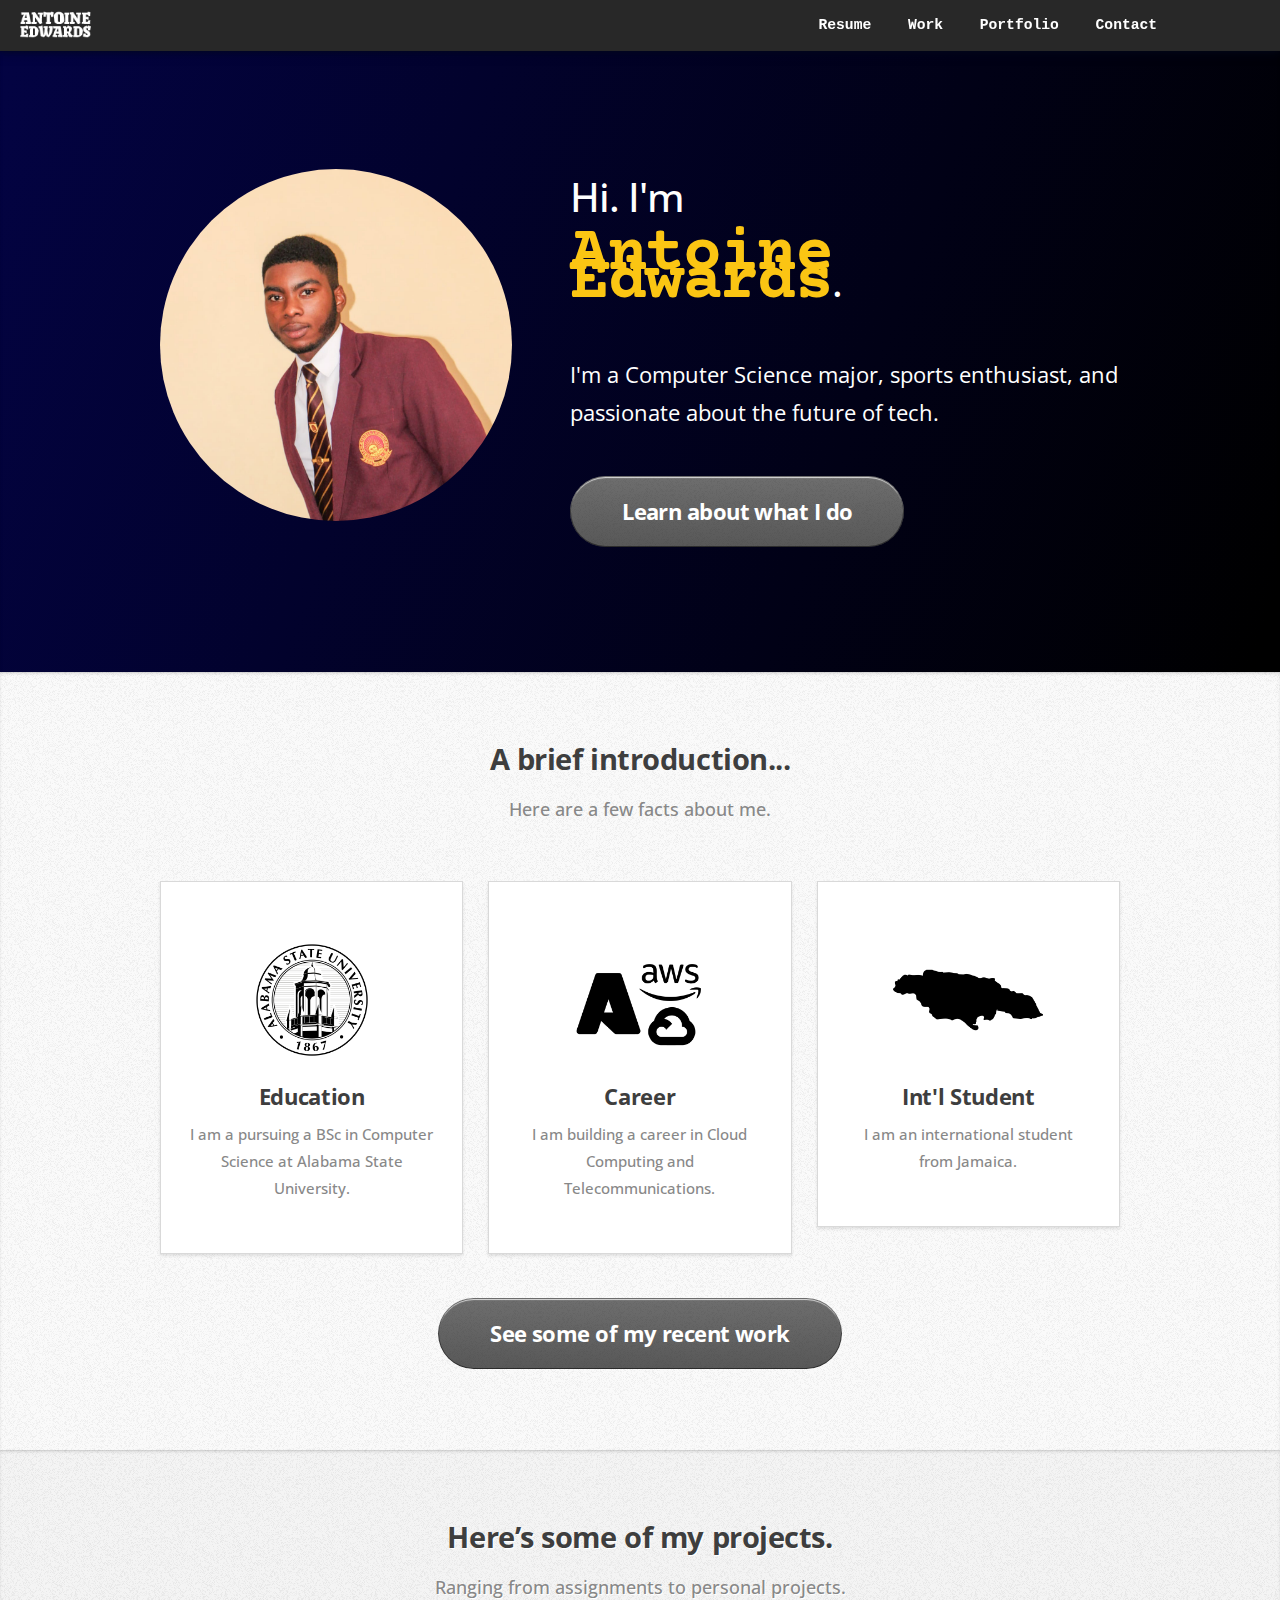
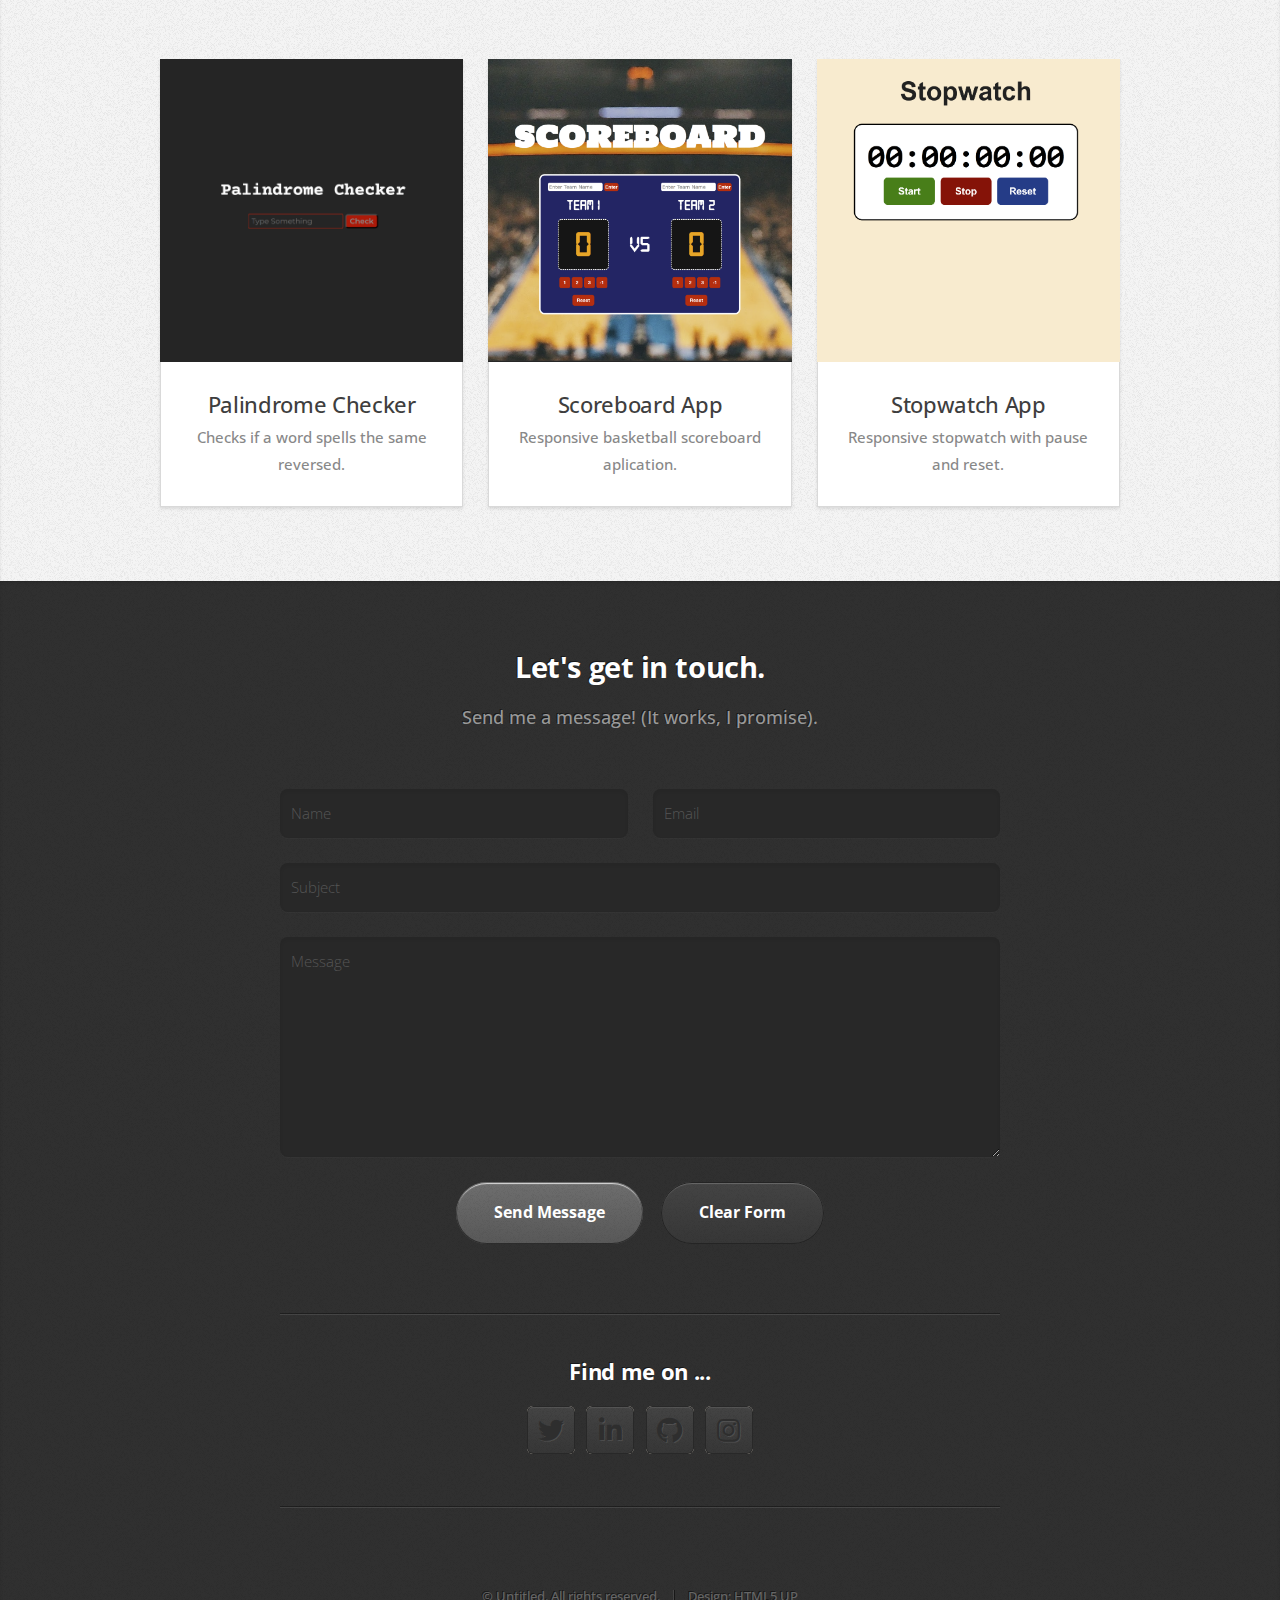
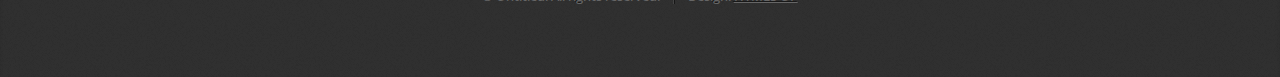
==== html5up-miniport/index.html @ 3108e3fe "added stuff" ====
<!DOCTYPE HTML>
<!--
	Miniport by HTML5 UP
	html5up.net | @ajlkn
	Free for personal and commercial use under the CCA 3.0 license (html5up.net/license)
-->
<html>
	<head>
		<title>Miniport by HTML5 UP</title>
		<meta charset="utf-8" />
		<meta name="viewport" content="width=device-width, initial-scale=1, user-scalable=no" />
		<link rel="stylesheet" href="assets/css/main.css" />
	</head>
	<body class="is-preload">

		<!-- Nav -->
			<nav id="nav">
				<img id="logo" src="images/1x/Asset 2.png"/>
				<ul class="container">
					<li><a href="assets/ANTOINE-EDWARDS-RESUME.pdf" target="_blank">Resume</a></li>
					<li><a href="#work">Work</a></li>
					<li><a href="#portfolio">Portfolio</a></li>
					<li><a href="#contact">Contact</a></li>
				</ul>
			</nav>

		<!-- Home -->
			<article id="top" class="wrapper style1">
				<div class="container">
					<div class="row">
						<div class="col-4 col-5-large col-12-medium">
							<span class="image fit"><img src="images/antoine.JPG" alt="" /></span>
						</div>
						<div class="col-8 col-7-large col-12-medium">
							<header>
								<h1>Hi. I'm</h1>
								<h1><strong>Antoine Edwards</strong>.</h1>
							</header>
							<p>I'm a Computer Science major, 
								sports enthusiast, and passionate about the future of tech.</p>
							<a href="#work" class="button large scrolly">Learn about what I do</a>
						</div>
					</div>
				</div>
			</article>

		<!-- Work -->
			<article id="work" class="wrapper style2">
				<div class="container">
					<header>
						<h2>A brief introduction...</h2>
						<p>Here are a few facts about me.</p>
					</header>
					<div class="row aln-center">
						<div class="col-4 col-6-medium col-12-small">
							<section class="box style1">
								<img class="new-images" src = "images/WEBSITE-ASSETS-03.png">								
								<h3>Education</h3>
								<p>I am a pursuing a BSc in Computer Science at Alabama State University.</p>
							</section>
						</div>
						<div class="col-4 col-6-medium col-12-small">
							<section class="box style1">
								<img class="new-images" src = "images/WEBSITE-ASSETS-02.png">								
								<h3>Career</h3>
								<p>I am building a career in Cloud Computing and Telecommunications.</p>
							</section>
						</div>
						<div class="col-4 col-6-medium col-12-small">
							<section class="box style1">
								<img class="new-images" src = "images/WEBSITE-ASSETS-01.png">								
								<h3>Int'l Student</h3>
								<p>I am an international student from Jamaica.</p>
							</section>
						</div>
					</div>
					<footer>
						<a href="#portfolio" class="button large scrolly">See some of my recent work</a>
					</footer>
				</div>
			</article>

		<!-- Portfolio -->
			<article id="portfolio" class="wrapper style3">
				<div class="container">
					<header>
						<h2>Here’s some of my projects.</h2>
						<p>Ranging from assignments to personal projects.</p>
					</header>
					<div class="row">
						<div class="col-4 col-6-medium col-12-small">
							<article class="box style2">
								<a href="https://github.com/antoineedwards/palindrome-checker" class="image featured"><img src="images/checker-thumbnail.png" alt="Antoine Edwards" /></a>
								<h3><a href="#">Palindrome Checker</a></h3>
								<p>Checks if a word spells the same reversed.</p>
							</article>
						</div>
						<div class="col-4 col-6-medium col-12-small">
							<article class="box style2">
								<a href="https://github.com/antoineedwards/Scoreboard-Project-JavaScript-Practice" class="image featured"><img src="images/scoreboard-thumbnail.png" alt="Antoine Edwards" /></a>
								<h3><a href="#">Scoreboard App</a></h3>
								<p>Responsive basketball scoreboard aplication.</p>
							</article>
						</div>
						<div class="col-4 col-6-medium col-12-small">
							<article class="box style2">
								<a href="#" class="image featured"><img src="images/stopwatch-thumbnail.png" alt="Antoine Edwards" /></a>
								<h3><a href="#">Stopwatch App</a></h3>
								<p>Responsive stopwatch with pause and reset.</p>
							</article>
							<!--
						</div>
						<div class="col-4 col-6-medium col-12-small">
							<article class="box style2">
								<a href="#" class="image featured"><img src="images/pic03.jpg" alt="Antoine Edwards" /></a>
								<h3><a href="#">Tempus dolore</a></h3>
								<p>Ornare nulla proin odio consequat.</p>
							</article>
						</div>
						<div class="col-4 col-6-medium col-12-small">
							<article class="box style2">
								<a href="#" class="image featured"><img src="images/pic05.jpg" alt="" /></a>
								<h3><a href="#">Feugiat aliquam</a></h3>
								<p>Ornare nulla proin odio consequat.</p>
							</article>
						</div>
						<div class="col-4 col-6-medium col-12-small">
							<article class="box style2">
								<a href="#" class="image featured"><img src="images/pic06.jpg" alt="" /></a>
								<h3><a href="#">Sed amet ornare</a></h3>
								<p>Ornare nulla proin odio consequat.</p>
							</article>
						</div>
					</div>
					<footer>
						<p>Want to know more?</p>
						<a href="#contact" class="button large scrolly">Get in touch with me</a>-->
					</footer>
				</div>
			</article>

		<!-- Contact -->
			<article id="contact" class="wrapper style4">
				<div class="container medium">
					<header>
						<h2>Let's get in touch.</h2>
						<p>Send me a message! (It works, I promise).</p>
					</header>
					<div class="row">
						<div class="col-12">
							<form method="post" action="#">
								<div class="row">
									<div class="col-6 col-12-small">
										<input type="text" name="name" id="name" placeholder="Name" />
									</div>
									<div class="col-6 col-12-small">
										<input type="text" name="email" id="email" placeholder="Email" />
									</div>
									<div class="col-12">
										<input type="text" name="subject" id="subject" placeholder="Subject" />
									</div>
									<div class="col-12">
										<textarea name="message" id="message" placeholder="Message"></textarea>
									</div>
									<div class="col-12">
										<ul class="actions">
											<li><input type="submit" value="Send Message" onclick="sendEmail()" /></li>
											<li><input type="reset" value="Clear Form" class="alt" /></li>
										</ul>
									</div>
								</div>
							</form>
						</div>
						<div class="col-12">
							<hr />
							<h3>Find me on ...</h3>
							<ul class="social">
								<li><a href="https://x.com/Hilltopbadniss" class="icon brands fa-twitter"><span class="label">Twitter</span></a></li>
								<li><a href="https://www.linkedin.com/in/antoine-edwards-036419280/" class="icon brands fa-linkedin-in"><span class="label">LinkedIn</span></a></li>
								<li><a href="https://github.com/antoineedwards" class="icon brands fa-github"><span class="label">Github</span></a></li>
								<li><a href="https://www.instagram.com/_aj.edwards_/?hl=en" class="icon brands fa-instagram"><span></span></a></li>

								<!--
								<li><a href="#" class="icon solid fa-rss"><span>RSS</span></a></li>
								<li><a href="#" class="icon brands fa-foursquare"><span>Foursquare</span></a></li>
								<li><a href="#" class="icon brands fa-skype"><span>Skype</span></a></li>
								<li><a href="#" class="icon brands fa-soundcloud"><span>Soundcloud</span></a></li>
								<li><a href="#" class="icon brands fa-youtube"><span>YouTube</span></a></li>
								<li><a href="#" class="icon brands fa-blogger"><span>Blogger</span></a></li>
								<li><a href="#" class="icon brands fa-flickr"><span>Flickr</span></a></li>
								<li><a href="#" class="icon brands fa-vimeo"><span>Vimeo</span></a></li>
								-->
							</ul>
							<hr />
						</div>
					</div>
					<footer>
						<ul id="copyright">
							<li>&copy; Untitled. All rights reserved.</li><li>Design: <a href="http://html5up.net">HTML5 UP</a></li>
						</ul>
					</footer>
				</div>
			</article>

		<!-- Scripts -->
			<script src="assets/js/jquery.min.js"></script>
			<script src="assets/js/jquery.scrolly.min.js"></script>
			<script src="assets/js/browser.min.js"></script>
			<script src="assets/js/breakpoints.min.js"></script>
			<script src="assets/js/util.js"></script>
			<script src="assets/js/main.js"></script>
			<script src="assets/js/contact.js"></script>

	</body>
</html>
---- html5up-miniport/assets/css/main.css ----
@import url("https://fonts.googleapis.com/css?family=Open+Sans:300,300italic,600,600italic,700");
@import url("fontawesome-all.min.css");
@import url('https://fonts.googleapis.com/css2?family=Courier+Prime:ital,wght@0,400;0,700;1,400;1,700&family=Space+Mono:ital,wght@0,400;0,700;1,400;1,700&display=swap');
@import url('https://fonts.googleapis.com/css2?family=Courier+Prime:ital,wght@0,400;0,700;1,400;1,700&family=Montserrat:ital,wght@0,100..900;1,100..900&family=Space+Mono:ital,wght@0,400;0,700;1,400;1,700&display=swap');
@import url('https://fonts.googleapis.com/css2?family=Montserrat:ital,wght@0,100..900;1,100..900&display=swap');
/*
	Miniport by HTML5 UP
	html5up.net | @ajlkn
	Free for personal and commercial use under the CCA 3.0 license (html5up.net/license)
*/
*{

	font-weight: 500;
}
html, body, div, span, applet, object,
iframe, h1, h2, h3, h4, h5, h6, p, blockquote,
pre, a, abbr, acronym, address, big, cite,
code, del, dfn, em, img, ins, kbd, q, s, samp,
small, strike, strong, sub, sup, tt, var, b,
u, i, center, dl, dt, dd, ol, ul, li, fieldset,
form, label, legend, table, caption, tbody,
tfoot, thead, tr, th, td, article, aside,
canvas, details, embed, figure, figcaption,
footer, header, hgroup, menu, nav, output, ruby,
section, summary, time, mark, audio, video {
	margin: 0;
	padding: 0;
	border: 0;
	font-size: 100%;
	font: Montserrat;
	vertical-align: baseline;}

article, aside, details, figcaption, figure,
footer, header, hgroup, menu, nav, section {
	display: block;}

body {
	line-height: 1;
}

ol, ul {
	list-style: none;
}

blockquote, q {
	quotes: none;
}

	blockquote:before, blockquote:after, q:before, q:after {
		content: '';
		content: none;
	}

table {
	border-collapse: collapse;
	border-spacing: 0;
}

body {
	-webkit-text-size-adjust: none;
}

mark {
	background-color: transparent;
	color: inherit;
}

input::-moz-focus-inner {
	border: 0;
	padding: 0;
}

input, select, textarea {
	-moz-appearance: none;
	-webkit-appearance: none;
	-ms-appearance: none;
	appearance: none;
}

/* Basic */

	html {
		box-sizing: border-box;
	}

	*, *:before, *:after {
		box-sizing: inherit;
	}

	body {
		padding-top: 3.5em;
	}

		body.is-preload *, body.is-preload *:before, body.is-preload *:after {
			-moz-animation: none !important;
			-webkit-animation: none !important;
			-ms-animation: none !important;
			animation: none !important;
			-moz-transition: none !important;
			-webkit-transition: none !important;
			-ms-transition: none !important;
			transition: none !important;
		}

	body, input, textarea, select {
		font-family: 'Open Sans', sans-serif;
		line-height: 1.85em;
		color: #888;
		font-weight: 300;
		font-size: 13pt;
	}

	a {
		-moz-transition: color .2s ease-in-out;
		-webkit-transition: color .2s ease-in-out;
		-ms-transition: color .2s ease-in-out;
		transition: color .2s ease-in-out;
		color: #43B3E0;
		text-decoration: underline;
	}

		a:hover {
			color: #43bff0 !important;
		}

		a img {
			border: 0;
		}

	b, strong {
		font-weight: 600;
		color: #3e3e3e;
	}

	i, em {
		font-style: italic;
	}

	sub {
		position: relative;
		top: 0.5em;
		font-size: 0.8em;
	}

	sup {
		position: relative;
		top: -0.5em;
		font-size: 0.8em;
	}

	blockquote {
		border-left: solid 0.75em #eee;
		padding: 1em 0 1em 1.5em;
		font-style: italic;
	}

	h1, h2, h3, h4, h5, h6 {
		color: #3e3e3e;
		margin: 0 0 0.75em 0;
	}

	h1 a, h2 a, h3 a, h4 a, h5 a, h6 a {
		text-decoration: none;
		color: inherit;
	}

	h2, h3, h4, h5, h6 {
		font-weight: 700;
	}

	h1 {
		font-size: 40px;
		letter-spacing: -0.025em;

	}

		h1 strong {
			font-family: "Courier Prime", monospace;
			font-weight: 800;
			font-size: 65px;
			letter-spacing: -0.025em;
			font-style: normal;
			color: rgb(251, 197, 19);
		}

	h2 {
		font-size: 2em;
		letter-spacing: -0.015em;
	}

	h3 {
		font-size: 1.5em;
		letter-spacing: -0.015em;
	}

	em, i {
		font-style: italic;
	}

	br.clear {
		clear: both;
	}

	hr {
		border: 0;
		border-top: solid 1px #444;
		border-top-color: rgba(0, 0, 0, 0.35);
		box-shadow: 0px 1px 0px 0px rgba(255, 255, 255, 0.1);
		height: 1px;
		margin: 3em 0;
	}

	p, ul, ol, dl, table {
		margin-bottom: 2em;
	}

	header {
		margin: 0 0 3em 0;
	}

		header > p {
			font-size: 1.25em;
			margin: 0;
		}

	footer {
		margin: 3em 0 0 0;
	}

		footer > p {
			font-size: 1.25em;
		}

/* Container */

	.container {
		margin: 0 auto;
		max-width: calc(100% - 50px);
		width: 1200px;
	}

		.container.medium {
			width: 900px;
		}

		@media screen and (max-width: 1680px) {

			.container {
				width: 1200px;
			}

				.container.medium {
					width: 900px;
				}

		}

		@media screen and (max-width: 1280px) {

			.container {
				width: 960px;
			}

				.container.medium {
					width: 720px;
				}

		}

		@media screen and (max-width: 980px) {

			.container {
				width: 100%;
			}

				.container.medium {
					width: 75%;
				}

		}

		@media screen and (max-width: 736px) {

			.container {
				width: 100%;
				max-width: calc(100% - 30px);
			}

				.container.medium {
					width: 100%;
				}

		}

/* Row */

	.row {
		display: flex;
		flex-wrap: wrap;
		box-sizing: border-box;
		align-items: stretch;
	}

		.row > * {
			box-sizing: border-box;
		}

		.row.gtr-uniform > * > :last-child {
			margin-bottom: 0;
		}

		.row.aln-left {
			justify-content: flex-start;
		}

		.row.aln-center {
			justify-content: center;
		}

		.row.aln-right {
			justify-content: flex-end;
		}

		.row.aln-top {
			align-items: flex-start;
		}

		.row.aln-middle {
			align-items: center;
		}

		.row.aln-bottom {
			align-items: flex-end;
		}

		.row > .imp {
			order: -1;
		}

		.row > .col-1 {
			width: 8.33333%;
		}

		.row > .off-1 {
			margin-left: 8.33333%;
		}

		.row > .col-2 {
			width: 16.66667%;
		}

		.row > .off-2 {
			margin-left: 16.66667%;
		}

		.row > .col-3 {
			width: 25%;
		}

		.row > .off-3 {
			margin-left: 25%;
		}

		.row > .col-4 {
			width: 33.33333%;
		}

		.row > .off-4 {
			margin-left: 33.33333%;
		}

		.row > .col-5 {
			width: 41.66667%;
		}

		.row > .off-5 {
			margin-left: 41.66667%;
		}

		.row > .col-6 {
			width: 50%;
		}

		.row > .off-6 {
			margin-left: 50%;
		}

		.row > .col-7 {
			width: 58.33333%;
		}

		.row > .off-7 {
			margin-left: 58.33333%;
		}

		.row > .col-8 {
			width: 66.66667%;
		}

		.row > .off-8 {
			margin-left: 66.66667%;
		}

		.row > .col-9 {
			width: 75%;
		}

		.row > .off-9 {
			margin-left: 75%;
		}

		.row > .col-10 {
			width: 83.33333%;
		}

		.row > .off-10 {
			margin-left: 83.33333%;
		}

		.row > .col-11 {
			width: 91.66667%;
		}

		.row > .off-11 {
			margin-left: 91.66667%;
		}

		.row > .col-12 {
			width: 100%;
		}

		.row > .off-12 {
			margin-left: 100%;
		}

		.row.gtr-0 {
			margin-top: 0px;
			margin-left: 0px;
		}

			.row.gtr-0 > * {
				padding: 0px 0 0 0px;
			}

			.row.gtr-0.gtr-uniform {
				margin-top: 0px;
			}

				.row.gtr-0.gtr-uniform > * {
					padding-top: 0px;
				}

		.row.gtr-25 {
			margin-top: -6.25px;
			margin-left: -6.25px;
		}

			.row.gtr-25 > * {
				padding: 6.25px 0 0 6.25px;
			}

			.row.gtr-25.gtr-uniform {
				margin-top: -6.25px;
			}

				.row.gtr-25.gtr-uniform > * {
					padding-top: 6.25px;
				}

		.row.gtr-50 {
			margin-top: -12.5px;
			margin-left: -12.5px;
		}

			.row.gtr-50 > * {
				padding: 12.5px 0 0 12.5px;
			}

			.row.gtr-50.gtr-uniform {
				margin-top: -12.5px;
			}

				.row.gtr-50.gtr-uniform > * {
					padding-top: 12.5px;
				}

		.row {
			margin-top: -25px;
			margin-left: -25px;
		}

			.row > * {
				padding: 25px 0 0 25px;
			}

			.row.gtr-uniform {
				margin-top: -25px;
			}

				.row.gtr-uniform > * {
					padding-top: 25px;
				}

		.row.gtr-150 {
			margin-top: -37.5px;
			margin-left: -37.5px;
		}

			.row.gtr-150 > * {
				padding: 37.5px 0 0 37.5px;
			}

			.row.gtr-150.gtr-uniform {
				margin-top: -37.5px;
			}

				.row.gtr-150.gtr-uniform > * {
					padding-top: 37.5px;
				}

		.row.gtr-200 {
			margin-top: -50px;
			margin-left: -50px;
		}

			.row.gtr-200 > * {
				padding: 50px 0 0 50px;
			}

			.row.gtr-200.gtr-uniform {
				margin-top: -50px;
			}

				.row.gtr-200.gtr-uniform > * {
					padding-top: 50px;
				}

		@media screen and (max-width: 1680px) {

			.row {
				display: flex;
				flex-wrap: wrap;
				box-sizing: border-box;
				align-items: stretch;
			}

				.row > * {
					box-sizing: border-box;
				}

				.row.gtr-uniform > * > :last-child {
					margin-bottom: 0;
				}

				.row.aln-left {
					justify-content: flex-start;
				}

				.row.aln-center {
					justify-content: center;
				}

				.row.aln-right {
					justify-content: flex-end;
				}

				.row.aln-top {
					align-items: flex-start;
				}

				.row.aln-middle {
					align-items: center;
				}

				.row.aln-bottom {
					align-items: flex-end;
				}

				.row > .imp-xlarge {
					order: -1;
				}

				.row > .col-1-xlarge {
					width: 8.33333%;
				}

				.row > .off-1-xlarge {
					margin-left: 8.33333%;
				}

				.row > .col-2-xlarge {
					width: 16.66667%;
				}

				.row > .off-2-xlarge {
					margin-left: 16.66667%;
				}

				.row > .col-3-xlarge {
					width: 25%;
				}

				.row > .off-3-xlarge {
					margin-left: 25%;
				}

				.row > .col-4-xlarge {
					width: 33.33333%;
				}

				.row > .off-4-xlarge {
					margin-left: 33.33333%;
				}

				.row > .col-5-xlarge {
					width: 41.66667%;
				}

				.row > .off-5-xlarge {
					margin-left: 41.66667%;
				}

				.row > .col-6-xlarge {
					width: 50%;
				}

				.row > .off-6-xlarge {
					margin-left: 50%;
				}

				.row > .col-7-xlarge {
					width: 58.33333%;
				}

				.row > .off-7-xlarge {
					margin-left: 58.33333%;
				}

				.row > .col-8-xlarge {
					width: 66.66667%;
				}

				.row > .off-8-xlarge {
					margin-left: 66.66667%;
				}

				.row > .col-9-xlarge {
					width: 75%;
				}

				.row > .off-9-xlarge {
					margin-left: 75%;
				}

				.row > .col-10-xlarge {
					width: 83.33333%;
				}

				.row > .off-10-xlarge {
					margin-left: 83.33333%;
				}

				.row > .col-11-xlarge {
					width: 91.66667%;
				}

				.row > .off-11-xlarge {
					margin-left: 91.66667%;
				}

				.row > .col-12-xlarge {
					width: 100%;
				}

				.row > .off-12-xlarge {
					margin-left: 100%;
				}

				.row.gtr-0 {
					margin-top: 0px;
					margin-left: 0px;
				}

					.row.gtr-0 > * {
						padding: 0px 0 0 0px;
					}

					.row.gtr-0.gtr-uniform {
						margin-top: 0px;
					}

						.row.gtr-0.gtr-uniform > * {
							padding-top: 0px;
						}

				.row.gtr-25 {
					margin-top: -6.25px;
					margin-left: -6.25px;
				}

					.row.gtr-25 > * {
						padding: 6.25px 0 0 6.25px;
					}

					.row.gtr-25.gtr-uniform {
						margin-top: -6.25px;
					}

						.row.gtr-25.gtr-uniform > * {
							padding-top: 6.25px;
						}

				.row.gtr-50 {
					margin-top: -12.5px;
					margin-left: -12.5px;
				}

					.row.gtr-50 > * {
						padding: 12.5px 0 0 12.5px;
					}

					.row.gtr-50.gtr-uniform {
						margin-top: -12.5px;
					}

						.row.gtr-50.gtr-uniform > * {
							padding-top: 12.5px;
						}

				.row {
					margin-top: -25px;
					margin-left: -25px;
				}

					.row > * {
						padding: 25px 0 0 25px;
					}

					.row.gtr-uniform {
						margin-top: -25px;
					}

						.row.gtr-uniform > * {
							padding-top: 25px;
						}

				.row.gtr-150 {
					margin-top: -37.5px;
					margin-left: -37.5px;
				}

					.row.gtr-150 > * {
						padding: 37.5px 0 0 37.5px;
					}

					.row.gtr-150.gtr-uniform {
						margin-top: -37.5px;
					}

						.row.gtr-150.gtr-uniform > * {
							padding-top: 37.5px;
						}

				.row.gtr-200 {
					margin-top: -50px;
					margin-left: -50px;
				}

					.row.gtr-200 > * {
						padding: 50px 0 0 50px;
					}

					.row.gtr-200.gtr-uniform {
						margin-top: -50px;
					}

						.row.gtr-200.gtr-uniform > * {
							padding-top: 50px;
						}

		}

		@media screen and (max-width: 1280px) {

			.row {
				display: flex;
				flex-wrap: wrap;
				box-sizing: border-box;
				align-items: stretch;
			}

				.row > * {
					box-sizing: border-box;
				}

				.row.gtr-uniform > * > :last-child {
					margin-bottom: 0;
				}

				.row.aln-left {
					justify-content: flex-start;
				}

				.row.aln-center {
					justify-content: center;
				}

				.row.aln-right {
					justify-content: flex-end;
				}

				.row.aln-top {
					align-items: flex-start;
				}

				.row.aln-middle {
					align-items: center;
				}

				.row.aln-bottom {
					align-items: flex-end;
				}

				.row > .imp-large {
					order: -1;
				}

				.row > .col-1-large {
					width: 8.33333%;
				}

				.row > .off-1-large {
					margin-left: 8.33333%;
				}

				.row > .col-2-large {
					width: 16.66667%;
				}

				.row > .off-2-large {
					margin-left: 16.66667%;
				}

				.row > .col-3-large {
					width: 25%;
				}

				.row > .off-3-large {
					margin-left: 25%;
				}

				.row > .col-4-large {
					width: 33.33333%;
				}

				.row > .off-4-large {
					margin-left: 33.33333%;
				}

				.row > .col-5-large {
					width: 41.66667%;
				}

				.row > .off-5-large {
					margin-left: 41.66667%;
				}

				.row > .col-6-large {
					width: 50%;
				}

				.row > .off-6-large {
					margin-left: 50%;
				}

				.row > .col-7-large {
					width: 58.33333%;
				}

				.row > .off-7-large {
					margin-left: 58.33333%;
				}

				.row > .col-8-large {
					width: 66.66667%;
				}

				.row > .off-8-large {
					margin-left: 66.66667%;
				}

				.row > .col-9-large {
					width: 75%;
				}

				.row > .off-9-large {
					margin-left: 75%;
				}

				.row > .col-10-large {
					width: 83.33333%;
				}

				.row > .off-10-large {
					margin-left: 83.33333%;
				}

				.row > .col-11-large {
					width: 91.66667%;
				}

				.row > .off-11-large {
					margin-left: 91.66667%;
				}

				.row > .col-12-large {
					width: 100%;
				}

				.row > .off-12-large {
					margin-left: 100%;
				}

				.row.gtr-0 {
					margin-top: 0px;
					margin-left: 0px;
				}

					.row.gtr-0 > * {
						padding: 0px 0 0 0px;
					}

					.row.gtr-0.gtr-uniform {
						margin-top: 0px;
					}

						.row.gtr-0.gtr-uniform > * {
							padding-top: 0px;
						}

				.row.gtr-25 {
					margin-top: -6.25px;
					margin-left: -6.25px;
				}

					.row.gtr-25 > * {
						padding: 6.25px 0 0 6.25px;
					}

					.row.gtr-25.gtr-uniform {
						margin-top: -6.25px;
					}

						.row.gtr-25.gtr-uniform > * {
							padding-top: 6.25px;
						}

				.row.gtr-50 {
					margin-top: -12.5px;
					margin-left: -12.5px;
				}

					.row.gtr-50 > * {
						padding: 12.5px 0 0 12.5px;
					}

					.row.gtr-50.gtr-uniform {
						margin-top: -12.5px;
					}

						.row.gtr-50.gtr-uniform > * {
							padding-top: 12.5px;
						}

				.row {
					margin-top: -25px;
					margin-left: -25px;
				}

					.row > * {
						padding: 25px 0 0 25px;
					}

					.row.gtr-uniform {
						margin-top: -25px;
					}

						.row.gtr-uniform > * {
							padding-top: 25px;
						}

				.row.gtr-150 {
					margin-top: -37.5px;
					margin-left: -37.5px;
				}

					.row.gtr-150 > * {
						padding: 37.5px 0 0 37.5px;
					}

					.row.gtr-150.gtr-uniform {
						margin-top: -37.5px;
					}

						.row.gtr-150.gtr-uniform > * {
							padding-top: 37.5px;
						}

				.row.gtr-200 {
					margin-top: -50px;
					margin-left: -50px;
				}

					.row.gtr-200 > * {
						padding: 50px 0 0 50px;
					}

					.row.gtr-200.gtr-uniform {
						margin-top: -50px;
					}

						.row.gtr-200.gtr-uniform > * {
							padding-top: 50px;
						}

		}

		@media screen and (max-width: 980px) {

			.row {
				display: flex;
				flex-wrap: wrap;
				box-sizing: border-box;
				align-items: stretch;
			}

				.row > * {
					box-sizing: border-box;
				}

				.row.gtr-uniform > * > :last-child {
					margin-bottom: 0;
				}

				.row.aln-left {
					justify-content: flex-start;
				}

				.row.aln-center {
					justify-content: center;
				}

				.row.aln-right {
					justify-content: flex-end;
				}

				.row.aln-top {
					align-items: flex-start;
				}

				.row.aln-middle {
					align-items: center;
				}

				.row.aln-bottom {
					align-items: flex-end;
				}

				.row > .imp-medium {
					order: -1;
				}

				.row > .col-1-medium {
					width: 8.33333%;
				}

				.row > .off-1-medium {
					margin-left: 8.33333%;
				}

				.row > .col-2-medium {
					width: 16.66667%;
				}

				.row > .off-2-medium {
					margin-left: 16.66667%;
				}

				.row > .col-3-medium {
					width: 25%;
				}

				.row > .off-3-medium {
					margin-left: 25%;
				}

				.row > .col-4-medium {
					width: 33.33333%;
				}

				.row > .off-4-medium {
					margin-left: 33.33333%;
				}

				.row > .col-5-medium {
					width: 41.66667%;
				}

				.row > .off-5-medium {
					margin-left: 41.66667%;
				}

				.row > .col-6-medium {
					width: 50%;
				}

				.row > .off-6-medium {
					margin-left: 50%;
				}

				.row > .col-7-medium {
					width: 58.33333%;
				}

				.row > .off-7-medium {
					margin-left: 58.33333%;
				}

				.row > .col-8-medium {
					width: 66.66667%;
				}

				.row > .off-8-medium {
					margin-left: 66.66667%;
				}

				.row > .col-9-medium {
					width: 75%;
				}

				.row > .off-9-medium {
					margin-left: 75%;
				}

				.row > .col-10-medium {
					width: 83.33333%;
				}

				.row > .off-10-medium {
					margin-left: 83.33333%;
				}

				.row > .col-11-medium {
					width: 91.66667%;
				}

				.row > .off-11-medium {
					margin-left: 91.66667%;
				}

				.row > .col-12-medium {
					width: 100%;
				}

				.row > .off-12-medium {
					margin-left: 100%;
				}

				.row.gtr-0 {
					margin-top: 0px;
					margin-left: 0px;
				}

					.row.gtr-0 > * {
						padding: 0px 0 0 0px;
					}

					.row.gtr-0.gtr-uniform {
						margin-top: 0px;
					}

						.row.gtr-0.gtr-uniform > * {
							padding-top: 0px;
						}

				.row.gtr-25 {
					margin-top: -6.25px;
					margin-left: -6.25px;
				}

					.row.gtr-25 > * {
						padding: 6.25px 0 0 6.25px;
					}

					.row.gtr-25.gtr-uniform {
						margin-top: -6.25px;
					}

						.row.gtr-25.gtr-uniform > * {
							padding-top: 6.25px;
						}

				.row.gtr-50 {
					margin-top: -12.5px;
					margin-left: -12.5px;
				}

					.row.gtr-50 > * {
						padding: 12.5px 0 0 12.5px;
					}

					.row.gtr-50.gtr-uniform {
						margin-top: -12.5px;
					}

						.row.gtr-50.gtr-uniform > * {
							padding-top: 12.5px;
						}

				.row {
					margin-top: -25px;
					margin-left: -25px;
				}

					.row > * {
						padding: 25px 0 0 25px;
					}

					.row.gtr-uniform {
						margin-top: -25px;
					}

						.row.gtr-uniform > * {
							padding-top: 25px;
						}

				.row.gtr-150 {
					margin-top: -37.5px;
					margin-left: -37.5px;
				}

					.row.gtr-150 > * {
						padding: 37.5px 0 0 37.5px;
					}

					.row.gtr-150.gtr-uniform {
						margin-top: -37.5px;
					}

						.row.gtr-150.gtr-uniform > * {
							padding-top: 37.5px;
						}

				.row.gtr-200 {
					margin-top: -50px;
					margin-left: -50px;
				}

					.row.gtr-200 > * {
						padding: 50px 0 0 50px;
					}

					.row.gtr-200.gtr-uniform {
						margin-top: -50px;
					}

						.row.gtr-200.gtr-uniform > * {
							padding-top: 50px;
						}

		}

		@media screen and (max-width: 736px) {

			.row {
				display: flex;
				flex-wrap: wrap;
				box-sizing: border-box;
				align-items: stretch;
			}

				.row > * {
					box-sizing: border-box;
				}

				.row.gtr-uniform > * > :last-child {
					margin-bottom: 0;
				}

				.row.aln-left {
					justify-content: flex-start;
				}

				.row.aln-center {
					justify-content: center;
				}

				.row.aln-right {
					justify-content: flex-end;
				}

				.row.aln-top {
					align-items: flex-start;
				}

				.row.aln-middle {
					align-items: center;
				}

				.row.aln-bottom {
					align-items: flex-end;
				}

				.row > .imp-small {
					order: -1;
				}

				.row > .col-1-small {
					width: 8.33333%;
				}

				.row > .off-1-small {
					margin-left: 8.33333%;
				}

				.row > .col-2-small {
					width: 16.66667%;
				}

				.row > .off-2-small {
					margin-left: 16.66667%;
				}

				.row > .col-3-small {
					width: 25%;
				}

				.row > .off-3-small {
					margin-left: 25%;
				}

				.row > .col-4-small {
					width: 33.33333%;
				}

				.row > .off-4-small {
					margin-left: 33.33333%;
				}

				.row > .col-5-small {
					width: 41.66667%;
				}

				.row > .off-5-small {
					margin-left: 41.66667%;
				}

				.row > .col-6-small {
					width: 50%;
				}

				.row > .off-6-small {
					margin-left: 50%;
				}

				.row > .col-7-small {
					width: 58.33333%;
				}

				.row > .off-7-small {
					margin-left: 58.33333%;
				}

				.row > .col-8-small {
					width: 66.66667%;
				}

				.row > .off-8-small {
					margin-left: 66.66667%;
				}

				.row > .col-9-small {
					width: 75%;
				}

				.row > .off-9-small {
					margin-left: 75%;
				}

				.row > .col-10-small {
					width: 83.33333%;
				}

				.row > .off-10-small {
					margin-left: 83.33333%;
				}

				.row > .col-11-small {
					width: 91.66667%;
				}

				.row > .off-11-small {
					margin-left: 91.66667%;
				}

				.row > .col-12-small {
					width: 100%;
				}

				.row > .off-12-small {
					margin-left: 100%;
				}

				.row.gtr-0 {
					margin-top: 0px;
					margin-left: 0px;
				}

					.row.gtr-0 > * {
						padding: 0px 0 0 0px;
					}

					.row.gtr-0.gtr-uniform {
						margin-top: 0px;
					}

						.row.gtr-0.gtr-uniform > * {
							padding-top: 0px;
						}

				.row.gtr-25 {
					margin-top: -3.75px;
					margin-left: -3.75px;
				}

					.row.gtr-25 > * {
						padding: 3.75px 0 0 3.75px;
					}

					.row.gtr-25.gtr-uniform {
						margin-top: -3.75px;
					}

						.row.gtr-25.gtr-uniform > * {
							padding-top: 3.75px;
						}

				.row.gtr-50 {
					margin-top: -7.5px;
					margin-left: -7.5px;
				}

					.row.gtr-50 > * {
						padding: 7.5px 0 0 7.5px;
					}

					.row.gtr-50.gtr-uniform {
						margin-top: -7.5px;
					}

						.row.gtr-50.gtr-uniform > * {
							padding-top: 7.5px;
						}

				.row {
					margin-top: -15px;
					margin-left: -15px;
				}

					.row > * {
						padding: 15px 0 0 15px;
					}

					.row.gtr-uniform {
						margin-top: -15px;
					}

						.row.gtr-uniform > * {
							padding-top: 15px;
						}

				.row.gtr-150 {
					margin-top: -22.5px;
					margin-left: -22.5px;
				}

					.row.gtr-150 > * {
						padding: 22.5px 0 0 22.5px;
					}

					.row.gtr-150.gtr-uniform {
						margin-top: -22.5px;
					}

						.row.gtr-150.gtr-uniform > * {
							padding-top: 22.5px;
						}

				.row.gtr-200 {
					margin-top: -30px;
					margin-left: -30px;
				}

					.row.gtr-200 > * {
						padding: 30px 0 0 30px;
					}

					.row.gtr-200.gtr-uniform {
						margin-top: -30px;
					}

						.row.gtr-200.gtr-uniform > * {
							padding-top: 30px;
						}

		}

/* Form */

	form label {
		color: #3e3e3e;
		font-weight: 700;
		display: block;
		margin: 0 0 0.5em 0;
	}

	form input[type=text],
	form input[type=email],
	form input[type=password],
	form select,
	form textarea {
		-moz-transition: background .2s ease-in-out, box-shadow .2s ease-in-out;
		-webkit-transition: background .2s ease-in-out, box-shadow .2s ease-in-out;
		-ms-transition: background .2s ease-in-out, box-shadow .2s ease-in-out;
		transition: background .2s ease-in-out, box-shadow .2s ease-in-out;
		-webkit-appearance: none;
		display: block;
		border: 0;
		padding: 0.75em;
		font-size: 1em;
		border-radius: 8px;
		border: solid 1px #ddd;
		background: #fff;
		color: #bbb;
		box-shadow: inset 0px 2px 3px 1px rgba(0, 0, 0, 0.05), 0px 1px 0px 0px rgba(255, 255, 255, 0.025);
		width: 100%;
	}

		form input[type=text]:focus,
		form input[type=email]:focus,
		form input[type=password]:focus,
		form select:focus,
		form textarea:focus {
			background: #fafafa;
			box-shadow: inset 0px 2px 5px 0px rgba(0, 0, 0, 0.05), 0px 1px 0px 0px rgba(255, 255, 255, 0.025), inset 0px 0px 2px 1px #43bff0;
		}

	form textarea {
		height: 15em;
	}

	form .actions:last-child {
		margin-bottom: 0;
	}

	form ::-webkit-input-placeholder {
		color: #555 !important;
	}

	form :-moz-placeholder {
		color: #555 !important;
	}

	form ::-moz-placeholder {
		color: #555 !important;
	}

	form :-ms-input-placeholder {
		color: #555 !important;
	}

	form ::-moz-focus-inner {
		border: 0;
	}

/* Tables */

	table {
		width: 100%;
	}

		table.default {
			width: 100%;
		}

			table.default tr {
				border-top: solid 1px #eee;
			}

				table.default tr:first-child {
					border-top: 0;
				}

			table.default td {
				padding: 0.5em 1em 0.5em 1em;
			}

			table.default th {
				text-align: left;
				padding: 0.5em 1em 0.5em 1em;
				font-weight: 600;
				margin: 0 0 1em 0;
			}

			table.default thead {
				background: #4f4f4f;
				color: #fff;
			}

/* Section/Article */

	section, article {
		margin-bottom: 3em;
	}

	section > :last-child,
	article > :last-child,
	section:last-child,
	article:last-child {
		margin-bottom: 0;
	}

/* Image */

	.image {
		display: inline-block;
		position: relative;
	}

		.image img {
			display: block;
			width: 100%;
		}

		.image.fit {
			display: block;
			width: 100%;
		}

		.image.featured {
			display: block;
			width: 100%;
			margin: 0 0 2em 0;
		}

		.image.left {
			float: left;
			margin: 0 2em 2em 0;
		}

		.image.centered {
			display: block;
			margin: 0 0 2em 0;
		}

			.image.centered img {
				margin: 0 auto;
				width: auto;
			}

/* Button */

	input[type="button"],
	input[type="submit"],
	input[type="reset"],
	button,
	.button {
		background-image: url("images/bg.png"), -moz-linear-gradient(top, rgba(0, 0, 0, 0), rgba(0, 0, 0, 0.2));
		background-image: url("images/bg.png"), -webkit-linear-gradient(top, rgba(0, 0, 0, 0), rgba(0, 0, 0, 0.2));
		background-image: url("images/bg.png"), -ms-linear-gradient(top, rgba(0, 0, 0, 0), rgba(0, 0, 0, 0.2));
		background-image: url("images/bg.png"), linear-gradient(top, rgba(0, 0, 0, 0), rgba(0, 0, 0, 0.2));
		-moz-transition: background-color .2s ease-in-out;
		-webkit-transition: background-color .2s ease-in-out;
		-ms-transition: background-color .2s ease-in-out;
		transition: background-color .2s ease-in-out;
		-webkit-appearance: none;
		position: relative;
		display: inline-block;
		color: #ffffff !important;
		text-decoration: none;
		font-weight: 700;
		border: 0;
		outline: 0;
		cursor: pointer;
		border-radius: 40px;
		/*text-shadow: -1px -1px 0.5px rgba(0, 0, 0, 0.5);*/
		overflow: hidden;
		box-shadow: inset 0px 0px 0px 1px rgba(0, 0, 0, 0.5), inset 0px 2px 1px 0px rgba(255, 255, 255, 0.75);
		background-color: #6e6e6e;
		padding: 1em 2.35em 1em 2.35em;
		font-size: 1.1em;
		max-width: 50em;
	}

		input[type="button"]:hover,
		input[type="submit"]:hover,
		input[type="reset"]:hover,
		button:hover,
		.button:hover {
			background-color: #43bff0;
			color: #ffffff !important;
		}

		input[type="button"]:active,
		input[type="submit"]:active,
		input[type="reset"]:active,
		button:active,
		.button:active {
			background-color: #3BA8D3;
			top: 1px;
		}

		input[type="button"].large,
		input[type="submit"].large,
		input[type="reset"].large,
		button.large,
		.button.large {
			font-size: 1.5em;
			letter-spacing: -0.025em;
		}

		input[type="button"].alt,
		input[type="submit"].alt,
		input[type="reset"].alt,
		button.alt,
		.button.alt {
			background-color: #444;
			box-shadow: inset 0px 0px 0px 1px #242424, inset 0px 2px 1px 0px rgba(255, 255, 255, 0.2);
		}

			input[type="button"].alt:hover,
			input[type="submit"].alt:hover,
			input[type="reset"].alt:hover,
			button.alt:hover,
			.button.alt:hover {
				background-color: #4f4f4f;
				color: #fff !important;
			}

			input[type="button"].alt:active,
			input[type="submit"].alt:active,
			input[type="reset"].alt:active,
			button.alt:active,
			.button.alt:active {
				background-color: #ffffff;
			}

/* List */

	ul {
		list-style: disc;
		padding-left: 1em;
	}

		ul li {
			padding-left: 0.5em;
		}

	ol {
		list-style: decimal;
		padding-left: 1.25em;
	}

		ol li {
			padding-left: 0.25em;
		}

/* Social */

	ul.social {
		cursor: default;
		margin: 0;
		list-style: none;
		padding-left: 0;
	}

		ul.social li {
			position: relative;
			display: inline-block;
			margin: 0.25em;
			top: 0;
			padding-left: 0;
		}

			ul.social li a {
				-moz-transition: top .2s ease-in-out;
				-webkit-transition: top .2s ease-in-out;
				-ms-transition: top .2s ease-in-out;
				transition: top .2s ease-in-out;
				display: block;
				width: 48px;
				height: 48px;
				border-radius: 6px;
				top: 0;
				position: relative;
			}

				ul.social li a:before {
					background-image: url("images/bg.png"), -moz-linear-gradient(top, rgba(0, 0, 0, 0), rgba(0, 0, 0, 0.2));
					background-image: url("images/bg.png"), -webkit-linear-gradient(top, rgba(0, 0, 0, 0), rgba(0, 0, 0, 0.2));
					background-image: url("images/bg.png"), -ms-linear-gradient(top, rgba(0, 0, 0, 0), rgba(0, 0, 0, 0.2));
					background-image: url("images/bg.png"), linear-gradient(top, rgba(0, 0, 0, 0), rgba(0, 0, 0, 0.2));
					-moz-transition: background-color .2s ease-in-out;
					-webkit-transition: background-color .2s ease-in-out;
					-ms-transition: background-color .2s ease-in-out;
					transition: background-color .2s ease-in-out;
					background-color: #444;
					border-radius: 6px;
					box-shadow: inset 0px 0px 0px 1px #282828, inset 0px 2px 1px 0px rgba(255, 255, 255, 0.1);
					color: #2E2E2E !important;
					display: block;
					font-size: 26px;
					height: 48px;
					line-height: 48px;
					text-align: center;
					outline: 0;
					overflow: hidden;
					text-shadow: 1px 1px 0px rgba(255, 255, 255, 0.1);
					width: 48px;
				}

				ul.social li a.fa-twitter {
					background-color: #E0D7C8;
				}

				ul.social li a.fa-facebook-f {
					background-color: #3C5A98;
				}

				ul.social li a.fa-dribbble {
					background-color: #C4376B;
				}

				ul.social li a.fa-linkedin-in {
					background-color: #E0D7C8;
				}

				ul.social li a.fa-tumblr {
					background-color: #51718A;
				}

				ul.social li a.fa-google-plus {
					background-color: #DA2713;
				}

				ul.social li a.fa-github {
					background-color: #E0D7C8;
				}

				ul.social li a.fa-rss {
					background-color: #F2600B;
				}

				ul.social li a.fa-instagram {
					background-color: #E0D7C8;
				}

				ul.social li a.fa-foursquare {
					background-color: #39A3D4;
				}

				ul.social li a.fa-skype {
					background-color: #10BEF1;
				}

				ul.social li a.fa-soundcloud {
					background-color: #FE5419;
				}

				ul.social li a.fa-youtube {
					background-color: #BF2E25;
				}

				ul.social li a.fa-blogger {
					background-color: #FF6501;
				}

				ul.social li a.fa-flickr {
					background-color: #0062DB;
				}

				ul.social li a.fa-vimeo {
					background-color: #4C8AB0;
				}

				ul.social li a:hover {
					top: -5px;
				}

					ul.social li a:hover:before {
						background-color: transparent;
					}

/* Actions */

	ul.actions {
		list-style: none;
		padding-left: 0;
	}

		ul.actions li {
			display: inline-block;
			margin: 0 0 0 1em;
			padding-left: 0;
		}

			ul.actions li:first-child {
				margin-left: 0;
			}

/* Box */

	.box {
		background: #fff;
		box-shadow: inset 0px 0px 0px 1px rgba(0, 0, 0, 0.15), 0px 2px 3px 0px rgba(0, 0, 0, 0.1);
		text-align: center;
		padding: 2em;
	}

		.box.style1 {
			padding: 3em 2em 3.5em 2em;
		}

			.box.style1 h3 {
				margin-bottom: 0.5em;
			}

		.box.style2 h3 {
			margin-bottom: 0.25em;
		}

		.box.style2 .image {
			position: relative;
			left: 2em;
			top: 2em;
			margin: -4em 0 4em -4em;
			width: auto;
		}

/* Icons */

	.icon {
		text-decoration: none;
		text-decoration: none;
	}

		.icon:before {
			-moz-osx-font-smoothing: grayscale;
			-webkit-font-smoothing: antialiased;
			display: inline-block;
			font-style: normal;
			font-variant: normal;
			text-rendering: auto;
			line-height: 1;
			text-transform: none !important;
			font-family: 'Font Awesome 5 Free';
			font-weight: 400;
		}

		.icon:before {
			font-size: 1.25em;
		}

		.icon > .label {
			display: none;
		}

		.icon.solid:before {
			font-weight: 900;
		}

		.icon.brands:before {
			font-family: 'Font Awesome 5 Brands';
		}

		.icon.featured {
			color: #0c0606;
			display: block;
			margin: 0 0 1.5em 0;
			cursor: default;
		}

			.icon.featured:before {
				font-size: 6em;
			}

/* Wrappers */

	.wrapper {
		background-image: url("images/bg.png");
		box-shadow: inset 0px 1px 0px 0px rgba(0, 0, 0, 0.05), inset 0px 2px 3px 0px rgba(0, 0, 0, 0.1);
		padding: 8em 0 8em 0;
		text-align: center;
	}

		.wrapper.style1 {
			background-image: none;
			background-color: #fff;
		}

		.wrapper.style2 {
			background-color: #fafafa;
			/*text-shadow: 1px 1px 0px #000000;*/
		}

		.wrapper.style3 {
			background-color: #f4f4f4;
			text-shadow: 1px 1px 0px #ffffff;
		}

		.wrapper.style4 {
			background-color: #303030;
			color: #999;
			text-shadow: -1px -1px 0px #181818;
		}

			.wrapper.style4 h1, .wrapper.style4 h2, .wrapper.style4 h3, .wrapper.style4 h4, .wrapper.style4 h5, .wrapper.style4 h6 {
				color: #fff;
			}

			.wrapper.style4 form input[type=text],
			.wrapper.style4 form input[type=password],
			.wrapper.style4 form select,
			.wrapper.style4 form textarea {
				border: none;
				background: #282828;
			}

				.wrapper.style4 form input[type=text]:focus,
				.wrapper.style4 form input[type=password]:focus,
				.wrapper.style4 form select:focus,
				.wrapper.style4 form textarea:focus {
					background: #252525;
				}

/* Nav */
	#logo{
		margin: 10px 20px;
	}

	#nav {
		background-color: #282828;
		text-align: center;
		position: fixed;
		left: 0;
		top: 0;
		width: 100%;
		z-index: 10000;
		cursor: default;
		height: 3.5em;
		line-height: 3.5em;
		display: flex;
		justify-content: flex-end;
		box-shadow: 0px 0px 10px 0px rgb(4, 9, 31);
		
	}

		#nav ul {
			margin-bottom: 0;
			list-style: none;
			padding-left: 0;
			display: flex;
			justify-content: flex-end;
			align-items: center;
		}

		#nav li {
			display: inline-block;
			padding-left: 0;
			font-family:'Courier New', Courier, monospace;
		}

		#nav a {
			-moz-transition: background-color .2s ease-in-out;
			-webkit-transition: background-color .2s ease-in-out;
			-ms-transition: background-color .2s ease-in-out;
			transition: background-color .2s ease-in-out;
			position: relative;
			display: block;
			color: #fff;
			text-decoration: none;
			outline: 0;
			font-weight: 600;
			border-radius: 8px;
			color: #fff;
			height: 2.5em;
			line-height: 2.5em;
			padding: 0 1.25em;
		}

			#nav a:hover {
				color: #fff !important;
				background: #383838;
			}

			#nav a.active {
				background: #484848;
			}

				#nav a.active:before {
					content: '';
					display: block;
					position: absolute;
					bottom: -0.6em;
					left: 50%;
					margin-left: -0.75em;
					border-left: solid 0.75em transparent;
					border-right: solid 0.75em transparent;
					border-top: solid 0.6em #282828;
				}

/* Articles */

	body > article {
		margin-bottom: 0;
	}

	#top {
		padding: 10em 0 10em 0;
		text-align: left;
		background: linear-gradient(110deg, rgb(3, 3, 67) 0%, rgb(0, 0, 0) 98%);
	}

		#top .image {
			border-radius: 100%;
			width: 20em;
			height: 20em;
			margin: 0;
		}

			#top .image img {
				border-radius: 100%;
			}

		#top h1 {
			margin-top: 0.35em;
			color: white;
			font-size: 40px;
		}

		#top p {
			font-size: 1.5em;
			line-height: 1.75em;
			color: white;
			font-weight: 400;
		}

			#top p a {
				color: inherit;
			}

	#contact footer {
		font-size: 0.9em;
	}

/* Copyright */

	#copyright {
		color: #666;
		font-size: 1em;
		line-height: 1em;
		list-style: none;
		padding-left: 0;
		margin-bottom: 0;
	}

		#copyright li {
			display: inline-block;
			border-left: solid 1px rgba(0, 0, 0, 0.5);
			box-shadow: -1px 0px 0px 0px rgba(255, 255, 255, 0.1);
			padding: 0 0 0 1em;
			margin: 0 0 0 1em;
		}

			#copyright li:first-child {
				border: 0;
				box-shadow: none;
				padding-left: 0;
				margin-left: 0;
			}

		#copyright a {
			-moz-transition: color .2s ease-in-out;
			-webkit-transition: color .2s ease-in-out;
			-ms-transition: color .2s ease-in-out;
			transition: color .2s ease-in-out;
			color: inherit;
		}

			#copyright a:hover {
				color: #777;
			}

/* Large */

	@media screen and (max-width: 1280px) {

		/* Basic */

			body {
				font-size: 11pt;
			}

			input, textarea, select {
				font-size: 11pt;
			}

			header {
				margin: 0 0 4em 0;
			}

		/* Wrappers */

			.wrapper {
				padding: 5em 0 5em 0;
				text-align: center;
			}

				.wrapper.style4 .row-special {
					margin: 2em 0 0 0;
					padding: 2em 0 2em 0;
				}

		/* Articles */

			#top {
				padding: 8em 0;
			}

				#top .image {
					width: 24em;
					height: 24em;
					margin: 0;
				}

	}

/* Medium */

	@media screen and (max-width: 980px) {

		/* Articles */

			#top {
				text-align: center;
				padding: 5em 0;
			}

				#top .image {
					margin: 0 auto 2em auto;
				}

	}

/* Small */

	@media screen and (max-width: 736px) {

		/* Basic */

			body {
				padding-top: 44px;
			}

			body, input, textarea, select {
				line-height: 1.75em;
				font-size: 10pt;
				letter-spacing: 0;
			}

			h1, h2, h3, h4, h5, h6 {
				font-size: 1.25em;
				margin: 0 0 0.4em 0;
			}

			h1 {
				font-size: 2.25em;
				line-height: 1.25em;
			}

			header {
				margin: 0 0 2em 0;
			}

				header > p {
					font-size: 1.25em;
				}

			footer {
				margin: 2.5em 0 0 0;
			}

				footer > p {
					font-size: 1.25em;
				}

			hr {
				margin: 1.5em 0 2em 0;
			}

		/* Section/Article */

			section, article {
				clear: both;
			}

		/* Button */

			input[type="button"],
			input[type="submit"],
			input[type="reset"],
			button,
			.button {
				text-align: center;
				font-size: 1.2em;
				width: 100%;
				padding: 1em 0 1em 0;
			}

				input[type="button"].large,
				input[type="submit"].large,
				input[type="reset"].large,
				button.large,
				.button.large {
					font-size: 1.2em;
					letter-spacing: 0;
				}

		/* Social */

			ul.social {
				padding: 1em 0.5em 0 0.5em;
			}

				ul.social li {
					margin: 0.5em 0.5em 0.5em 0.5em;
				}

					ul.social li a {
						top: 0 !important;
					}

						ul.social li a:before {
							background-color: transparent !important;
						}

		/* Actions */

			ul.actions {
				margin: 0;
			}

				ul.actions li {
					display: block;
					margin: 15px 0 0 0;
				}

					ul.actions li:first-child {
						margin-top: 0;
					}

		/* Box */

			.box {
				padding: 30px 20px 30px 20px;
				margin: 0 0 20px 0 !important;
			}

				.box h3 {
					margin-bottom: 0.25em;
				}

				.box .image.centered {
					margin-bottom: 1em;
				}

				.box .image.featured {
					position: relative;
					left: 20px;
					top: 20px;
					margin: -50px 0 50px -40px;
					width: auto;
				}

				.box.style1 {
					max-width: 32em;
					margin-left: auto !important;
					margin-right: auto !important;
				}

				.box.style2 {
					max-width: 32em;
					margin-left: auto !important;
					margin-right: auto !important;
				}

		/* Wrappers */

			.wrapper {
				padding: 3em 0;
				text-align: center;
			}

		/* Nav */

			#nav {
				height: 44px;
				line-height: 44px;
			}

				#nav a {
					padding: 0 0.75em;
					height: inherit;
					line-height: inherit;
					border-radius: 0;
				}

					#nav a:hover {
						background-color: transparent;
					}

		/* Articles */

			#top {
				padding: 3em 0;
			}

				#top .image {
					width: 15em;
					height: 15em;
					margin-bottom: 0;
				}

				#top p {
					font-size: 1em;
				}

			#contact footer {
				margin: 0;
			}

		/* Copyright */

			#copyright {
				font-size: 1em;
				margin: 0;
			}

				#copyright li {
					display: block;
					margin: 1em 0 0 0;
					padding: 0;
					box-shadow: none;
					border-left: 0;
				}

					#copyright li:first-child {
						margin-top: 0;
					}

	}
	.new-images{
		width: 150px;
	}
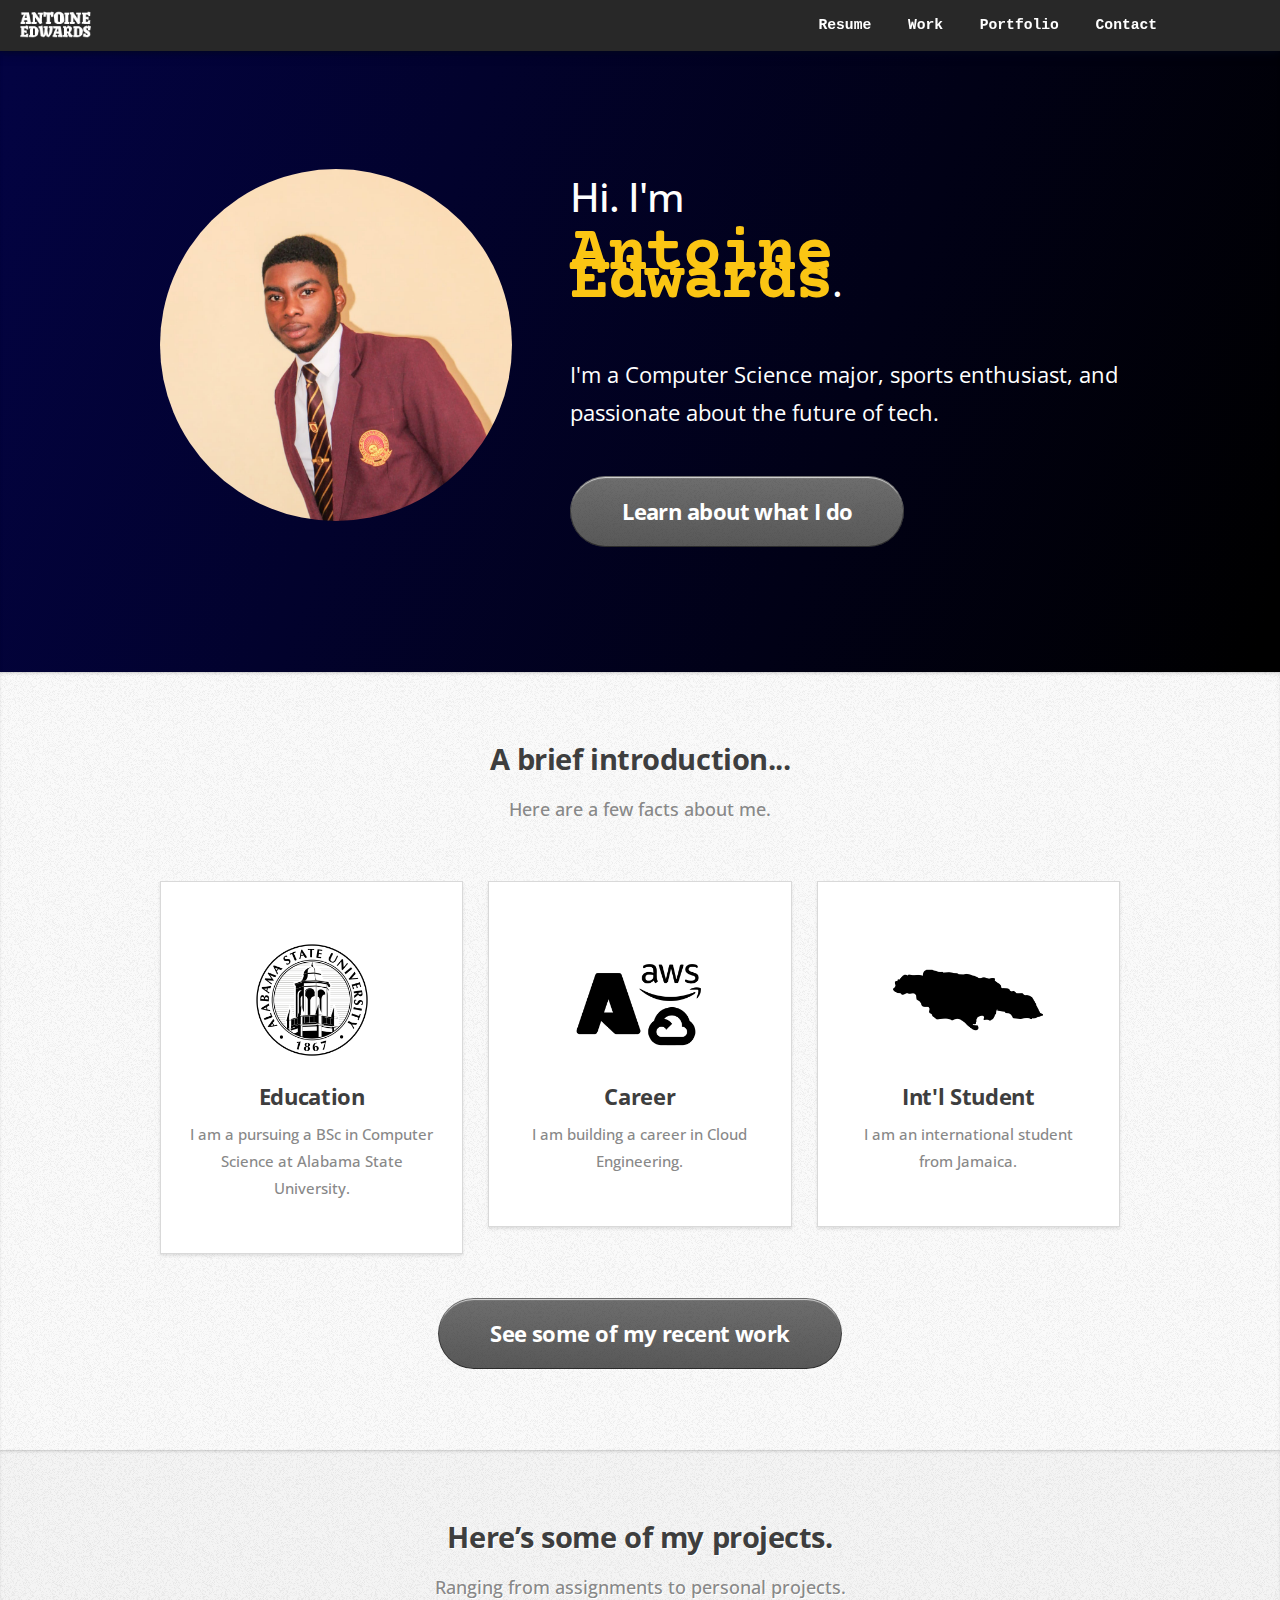
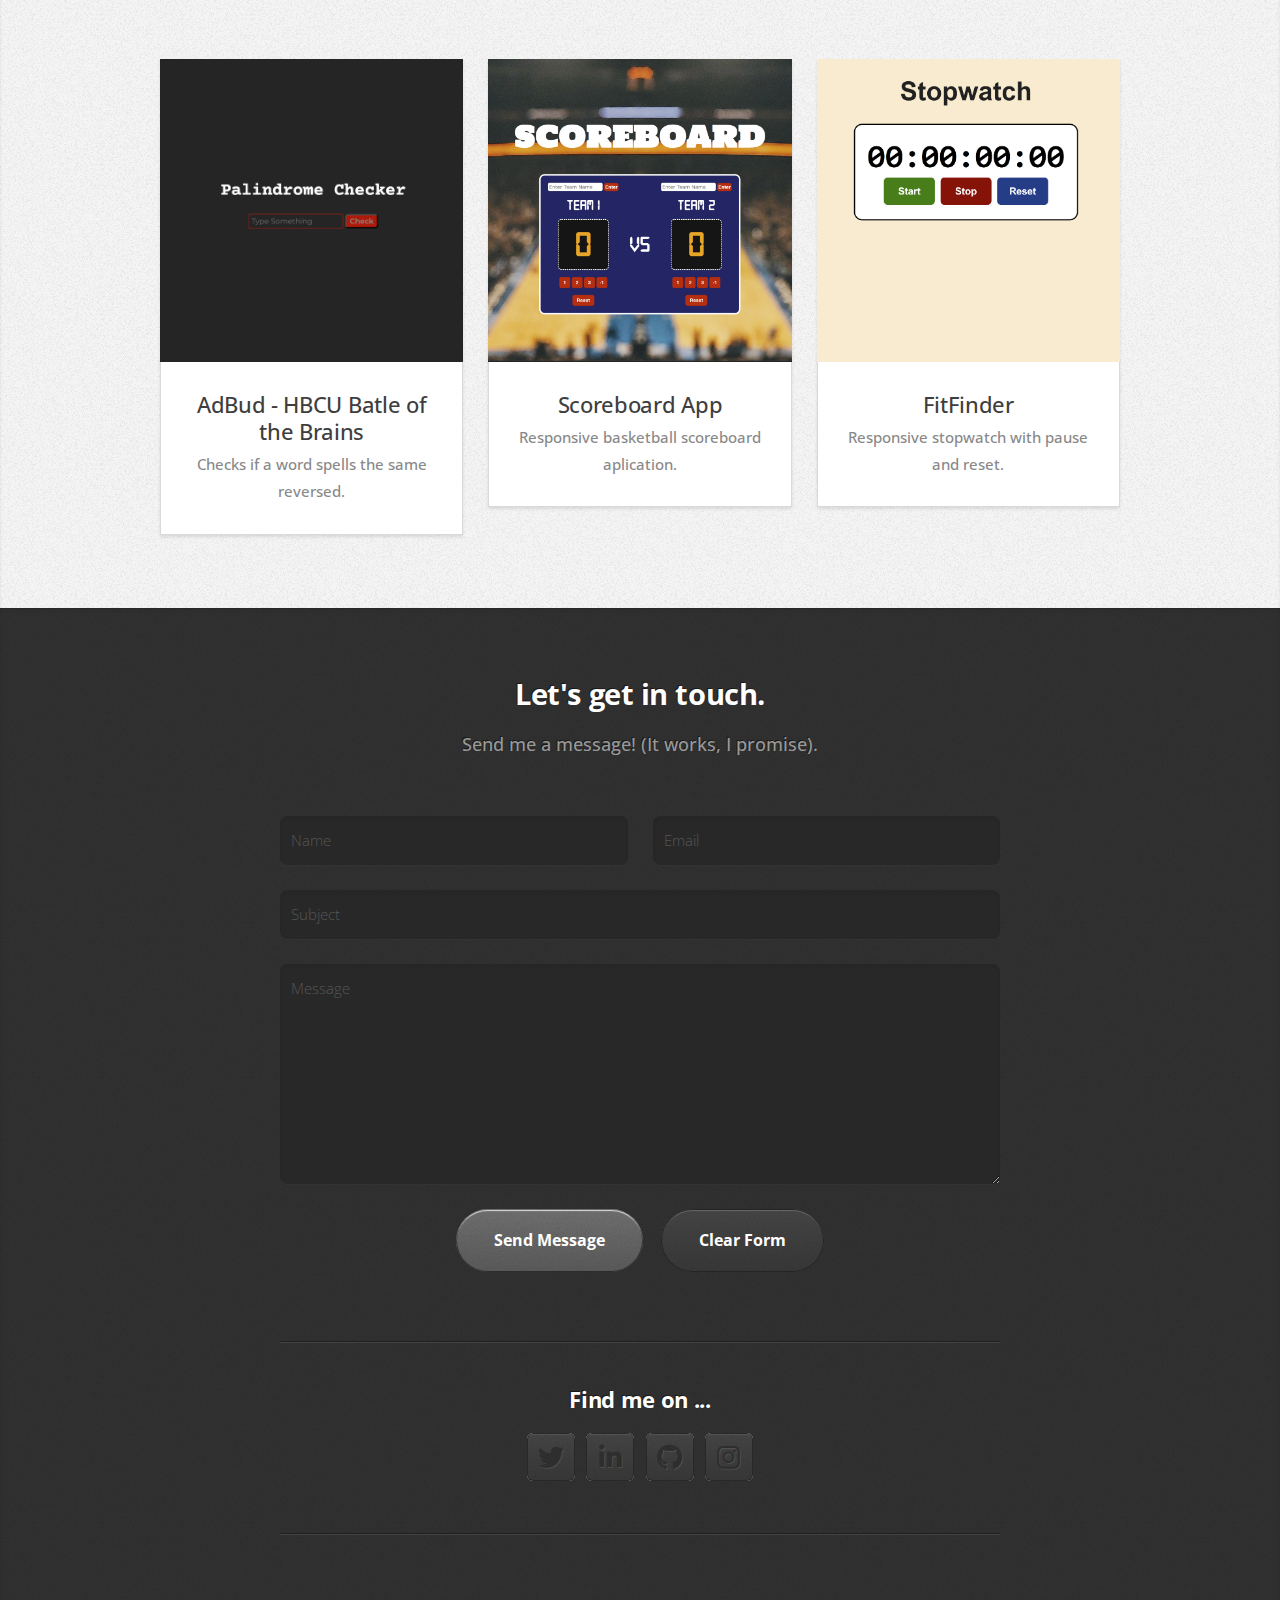
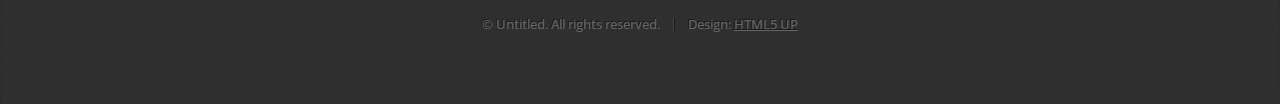
==== commit 83676652: "new updates" ====
--- a/html5up-miniport/index.html
+++ b/html5up-miniport/index.html
@@ -6,10 +6,11 @@
 -->
 <html>
 	<head>
-		<title>Miniport by HTML5 UP</title>
+		<title>Antoine Edwards</title>
 		<meta charset="utf-8" />
 		<meta name="viewport" content="width=device-width, initial-scale=1, user-scalable=no" />
 		<link rel="stylesheet" href="assets/css/main.css" />
+		<link rel="icon" type="image/x-icon" href="images/">
 	</head>
 	<body class="is-preload">
 
@@ -63,7 +64,7 @@
 							<section class="box style1">
 								<img class="new-images" src = "images/WEBSITE-ASSETS-02.png">								
 								<h3>Career</h3>
-								<p>I am building a career in Cloud Computing and Telecommunications.</p>
+								<p>I am building a career in Cloud Engineering.</p>
 							</section>
 						</div>
 						<div class="col-4 col-6-medium col-12-small">
@@ -90,8 +91,8 @@
 					<div class="row">
 						<div class="col-4 col-6-medium col-12-small">
 							<article class="box style2">
-								<a href="https://github.com/antoineedwards/palindrome-checker" class="image featured"><img src="images/checker-thumbnail.png" alt="Antoine Edwards" /></a>
-								<h3><a href="#">Palindrome Checker</a></h3>
+								<a href="https://github.com/antoineedwards/BOTB_ASU_TEAM" class="image featured"><img src="images/checker-thumbnail.png" alt="Antoine Edwards" /></a>
+								<h3><a href="#">AdBud - HBCU Batle of the Brains</a></h3>
 								<p>Checks if a word spells the same reversed.</p>
 							</article>
 						</div>
@@ -104,8 +105,8 @@
 						</div>
 						<div class="col-4 col-6-medium col-12-small">
 							<article class="box style2">
-								<a href="#" class="image featured"><img src="images/stopwatch-thumbnail.png" alt="Antoine Edwards" /></a>
-								<h3><a href="#">Stopwatch App</a></h3>
+								<a href="https://github.com/antoineedwards/FitFinder" class="image featured"><img src="images/stopwatch-thumbnail.png" alt="Antoine Edwards" /></a>
+								<h3><a href="#">FitFinder</a></h3>
 								<p>Responsive stopwatch with pause and reset.</p>
 							</article>
 							<!--
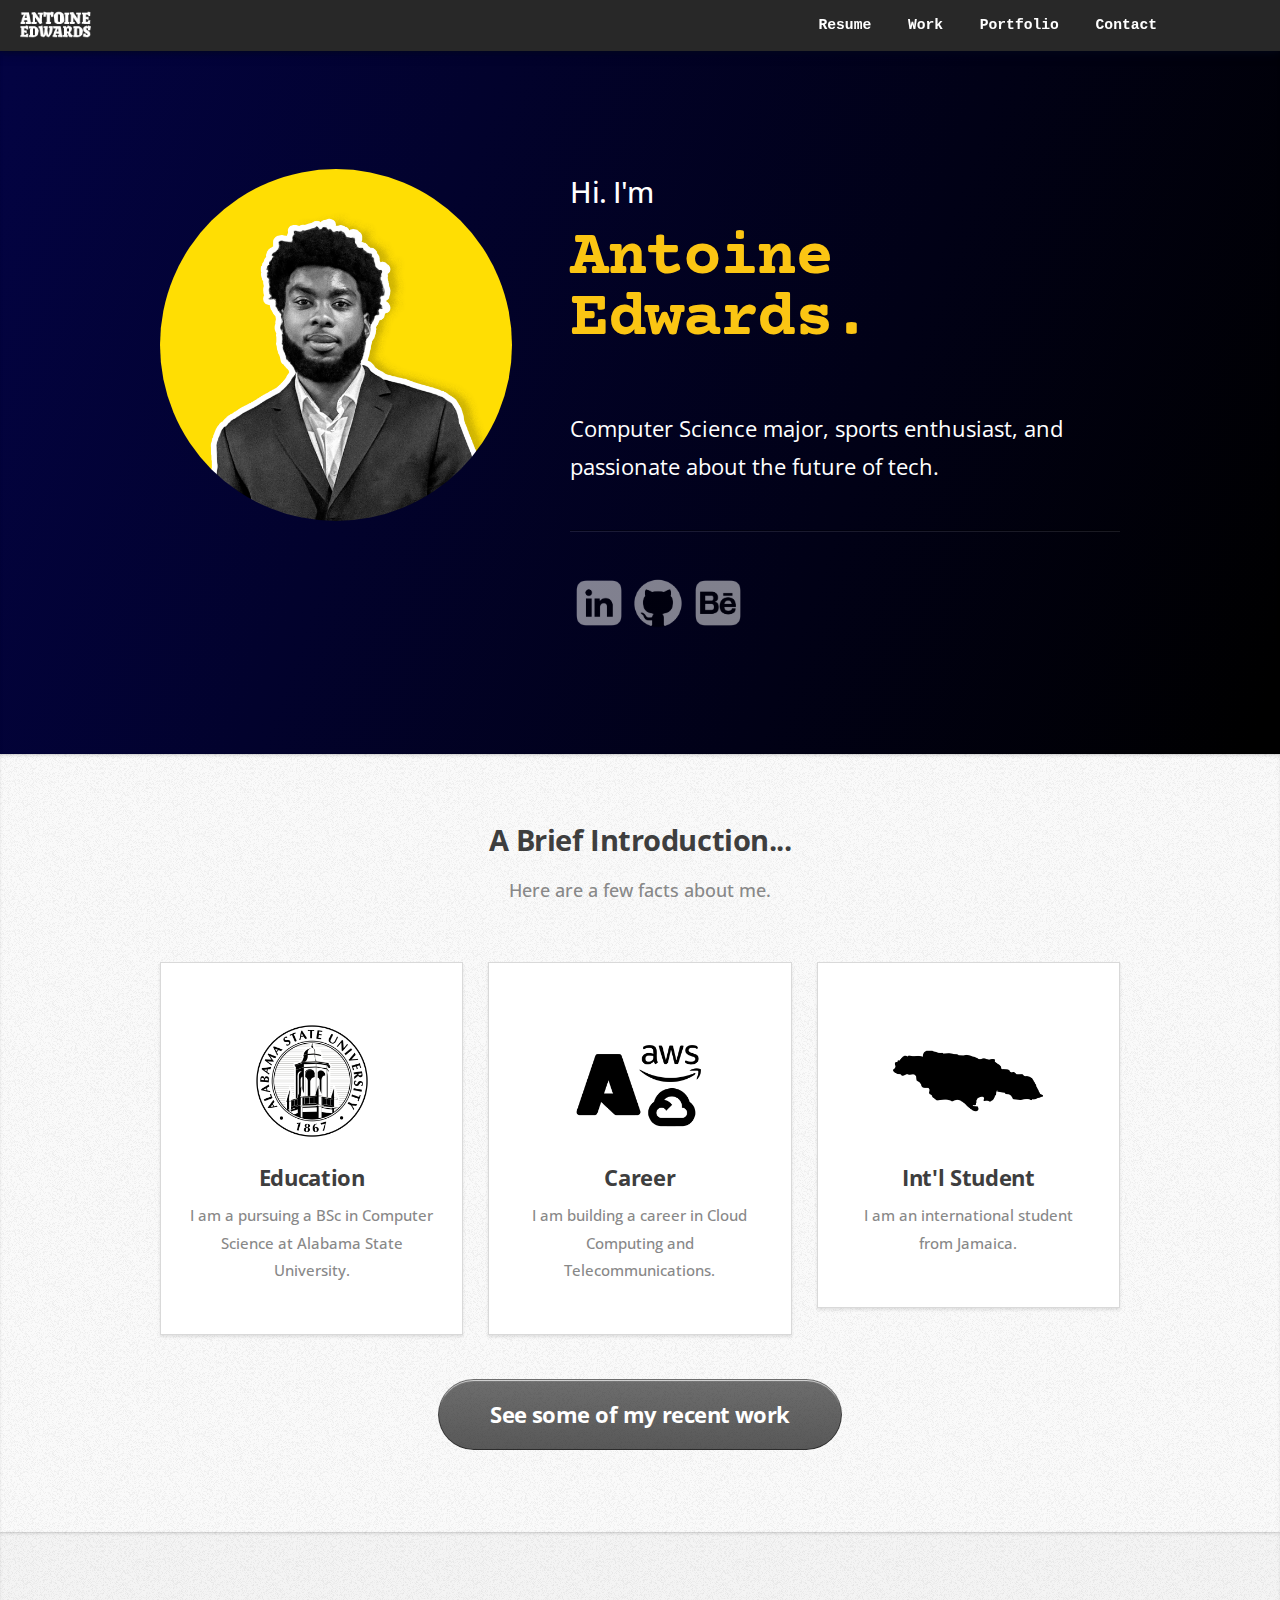
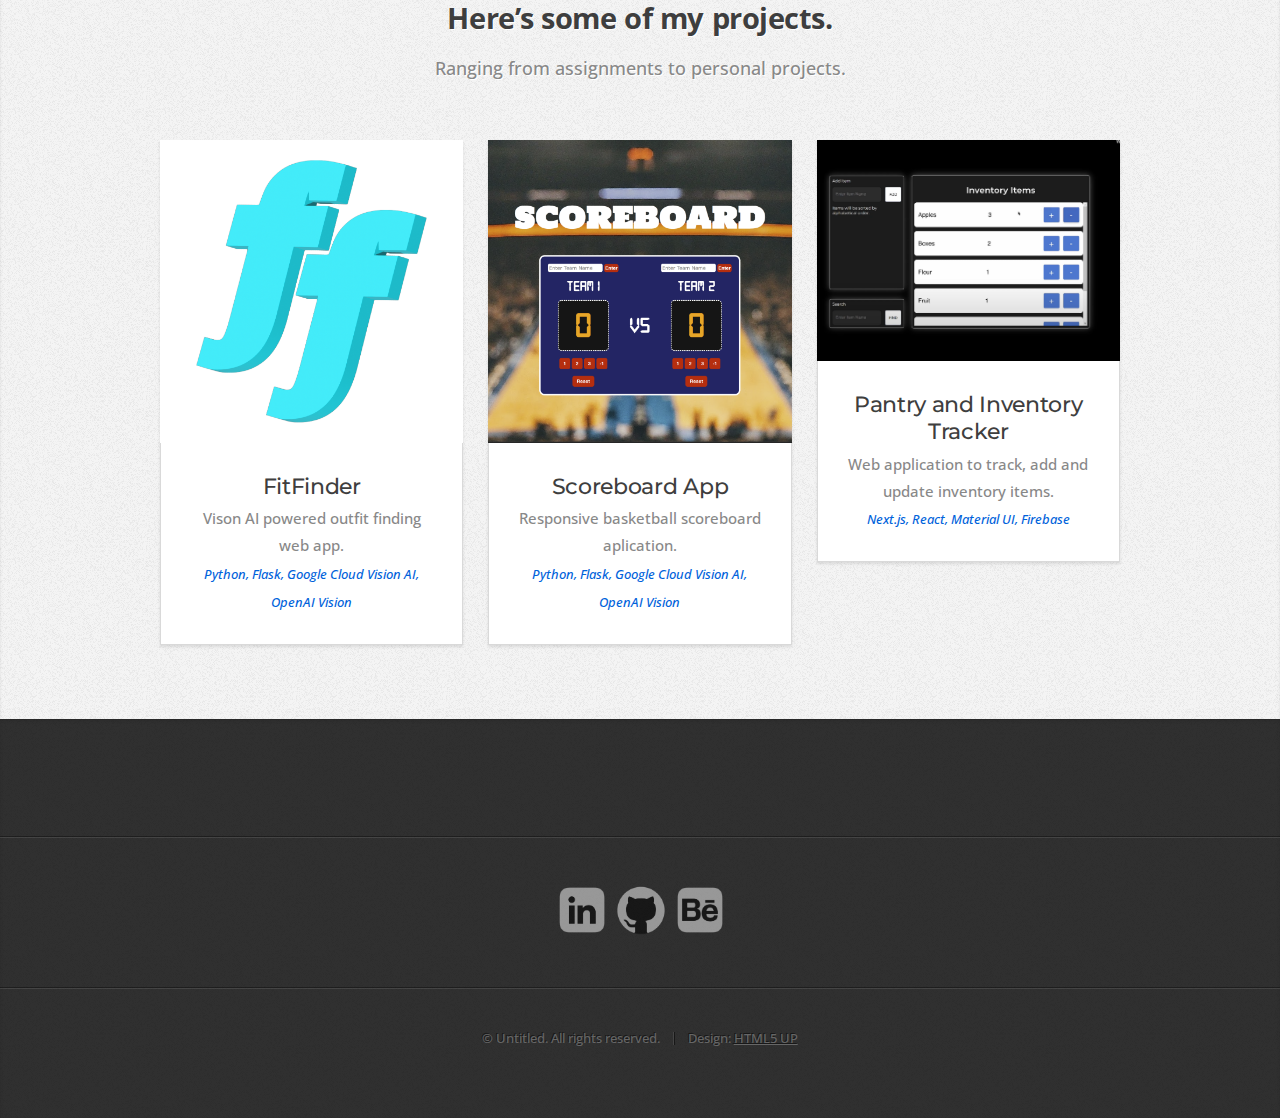
==== commit 25bdc376: "big changes" ====
--- a/html5up-miniport/index.html
+++ b/html5up-miniport/index.html
@@ -30,17 +30,24 @@
 				<div class="container">
 					<div class="row">
 						<div class="col-4 col-5-large col-12-medium">
-							<span class="image fit"><img src="images/antoine.JPG" alt="" /></span>
+							<span class="image fit"><img src="images/HEADSHOT-yellow-bg.png" alt="" /></span>
 						</div>
 						<div class="col-8 col-7-large col-12-medium">
 							<header>
-								<h1>Hi. I'm</h1>
-								<h1><strong>Antoine Edwards</strong>.</h1>
+								<h1 style="font-size: 2em;">Hi. I'm</h1>
+								<h1 style="line-height: 1.5em;"><strong>Antoine Edwards.</strong></h1>
 							</header>
-							<p>I'm a Computer Science major, 
+							<p>Computer Science major, 
 								sports enthusiast, and passionate about the future of tech.</p>
-							<a href="#work" class="button large scrolly">Learn about what I do</a>
-						</div>
+								<div class="col-12" >
+									<hr/>
+									<ul class="social">
+										<li><a href="https://www.linkedin.com/in/antoineedwards"><img src="images/logos-02.png" height="50px" style="opacity: 0.5;"/></a></li>
+										<li><a href="https://github.com/antoineedwards"><img src="images/logos-01.png" height="50px" style="opacity: 0.5"/></a></li>
+										<li><a href="https://www.behance.net/antoineedwardsart"><img src="images/logos-03.png" height="50px" style="opacity: 0.5"/></a></li>
+									</ul>
+								</div>
+							</div>
 					</div>
 				</div>
 			</article>
@@ -49,7 +56,7 @@
 			<article id="work" class="wrapper style2">
 				<div class="container">
 					<header>
-						<h2>A brief introduction...</h2>
+						<h2>A Brief Introduction...</h2>
 						<p>Here are a few facts about me.</p>
 					</header>
 					<div class="row aln-center">
@@ -64,7 +71,7 @@
 							<section class="box style1">
 								<img class="new-images" src = "images/WEBSITE-ASSETS-02.png">								
 								<h3>Career</h3>
-								<p>I am building a career in Cloud Engineering.</p>
+								<p>I am building a career in Cloud Computing and Telecommunications.</p>
 							</section>
 						</div>
 						<div class="col-4 col-6-medium col-12-small">
@@ -91,23 +98,26 @@
 					<div class="row">
 						<div class="col-4 col-6-medium col-12-small">
 							<article class="box style2">
-								<a href="https://github.com/antoineedwards/BOTB_ASU_TEAM" class="image featured"><img src="images/checker-thumbnail.png" alt="Antoine Edwards" /></a>
-								<h3><a href="#">AdBud - HBCU Batle of the Brains</a></h3>
-								<p>Checks if a word spells the same reversed.</p>
+								<a href="https://github.com/antoineedwards/palindrome-checker" class="image featured"><img src="images/fitfinder-03.jpg" alt="Antoine Edwards" /></a>
+								<h3 class="project-title"><a href="#">FitFinder</a></h3>
+								<p>Vison AI powered outfit finding web app.</p>
+								<i class="app-desc">Python, Flask, Google Cloud Vision AI, OpenAI Vision </i>
 							</article>
 						</div>
 						<div class="col-4 col-6-medium col-12-small">
 							<article class="box style2">
 								<a href="https://github.com/antoineedwards/Scoreboard-Project-JavaScript-Practice" class="image featured"><img src="images/scoreboard-thumbnail.png" alt="Antoine Edwards" /></a>
-								<h3><a href="#">Scoreboard App</a></h3>
+								<h3 class="project-title"><a href="#">Scoreboard App</a></h3>
 								<p>Responsive basketball scoreboard aplication.</p>
-							</article>
-						</div>
-						<div class="col-4 col-6-medium col-12-small">
-							<article class="box style2">
-								<a href="https://github.com/antoineedwards/FitFinder" class="image featured"><img src="images/stopwatch-thumbnail.png" alt="Antoine Edwards" /></a>
-								<h3><a href="#">FitFinder</a></h3>
-								<p>Responsive stopwatch with pause and reset.</p>
+								<i class="app-desc">Python, Flask, Google Cloud Vision AI, OpenAI Vision </i>
+							</article>
+						</div>
+						<div class="col-4 col-6-medium col-12-small">
+							<article class="box style2">
+								<a href="https://github.com/antoineedwards/Pantry-Tracker" class="image featured"><img src="images/pantry-tracker.png" alt="Antoine Edwards" /></a>
+								<h3 class="project-title"><a href="#">Pantry and Inventory Tracker</a></h3>
+								<p>Web application to track, add and update inventory items. </p>
+								<i class="app-desc">Next.js, React, Material UI, Firebase</i>
 							</article>
 							<!--
 						</div>
@@ -142,10 +152,10 @@
 
 		<!-- Contact -->
 			<article id="contact" class="wrapper style4">
-				<div class="container medium">
+				<!--<div class="container medium">
 					<header>
 						<h2>Let's get in touch.</h2>
-						<p>Send me a message! (It works, I promise).</p>
+						<p>Send me a message!.</p>
 					</header>
 					<div class="row">
 						<div class="col-12">
@@ -171,16 +181,17 @@
 									</div>
 								</div>
 							</form>
-						</div>
-						<div class="col-12">
-							<hr />
-							<h3>Find me on ...</h3>
+						</div>-->
+						<div class="col-12" >
+							<hr/>
 							<ul class="social">
-								<li><a href="https://x.com/Hilltopbadniss" class="icon brands fa-twitter"><span class="label">Twitter</span></a></li>
-								<li><a href="https://www.linkedin.com/in/antoine-edwards-036419280/" class="icon brands fa-linkedin-in"><span class="label">LinkedIn</span></a></li>
-								<li><a href="https://github.com/antoineedwards" class="icon brands fa-github"><span class="label">Github</span></a></li>
+								<li><a href="https://www.linkedin.com/in/antoineedwards"><img src="images/logos-02.png" height="50px" style="opacity: 0.5;"/></a></li>
+								<li><a href="https://github.com/antoineedwards"><img src="images/logos-01.png" height="50px" style="opacity: 0.5"/></a></li>
+								<li><a href="https://www.behance.net/antoineedwardsart"><img src="images/logos-03.png" height="50px" style="opacity: 0.5"/></a></li>
+
+								<!--<li><a href="https://x.com/Hilltopbadniss" class="icon brands fa-twitter"><span class="label">Twitter</span></a></li>
 								<li><a href="https://www.instagram.com/_aj.edwards_/?hl=en" class="icon brands fa-instagram"><span></span></a></li>
-
+							-->
 								<!--
 								<li><a href="#" class="icon solid fa-rss"><span>RSS</span></a></li>
 								<li><a href="#" class="icon brands fa-foursquare"><span>Foursquare</span></a></li>
--- a/html5up-miniport/assets/css/main.css
+++ b/html5up-miniport/assets/css/main.css
@@ -34,6 +34,16 @@
 footer, header, hgroup, menu, nav, section {
 	display: block;}
 
+.project-title{
+	font-family: Montserrat;
+	font-weight: 100;
+}
+
+.app-desc{
+	font-size: 0.9em;
+	color:#0062DB;
+}
+
 body {
 	line-height: 1;
 }
@@ -211,7 +221,7 @@
 	}
 
 	p, ul, ol, dl, table {
-		margin-bottom: 2em;
+		margin-bottom: 0;
 	}
 
 	header {
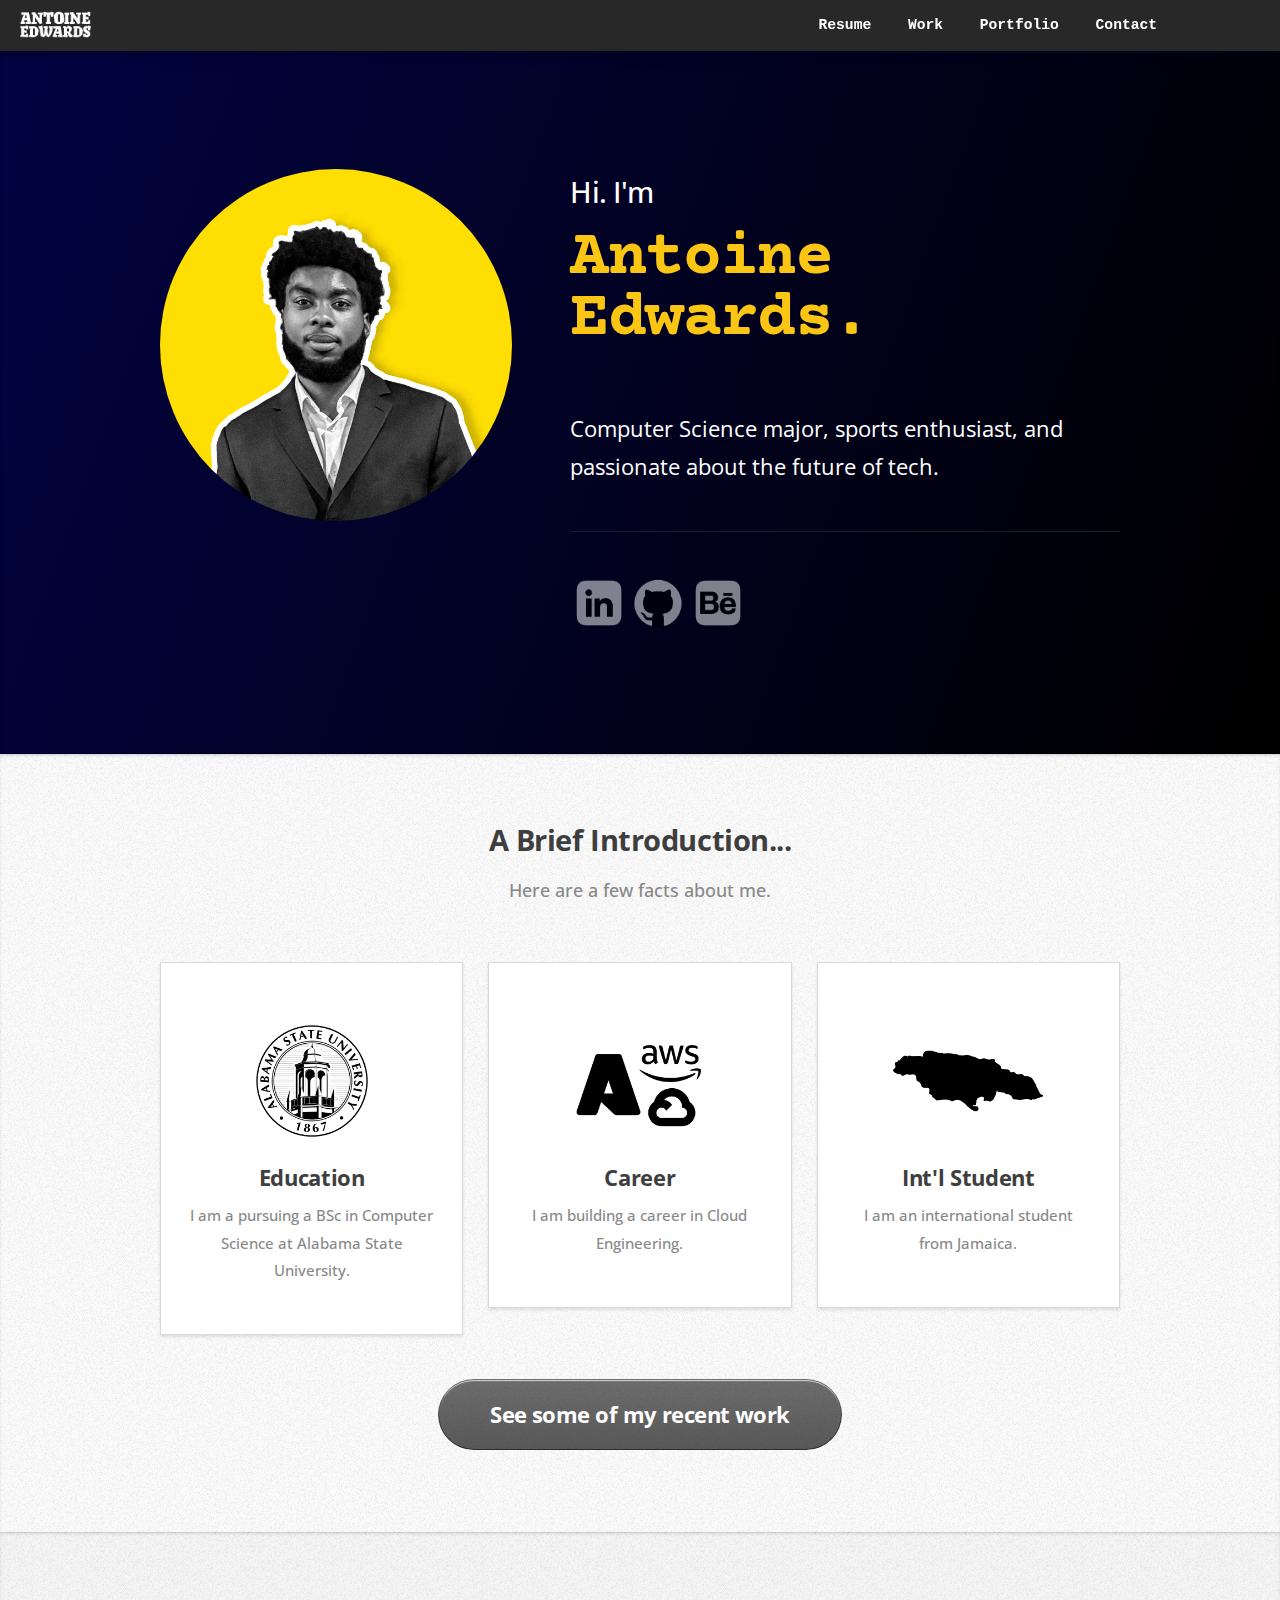
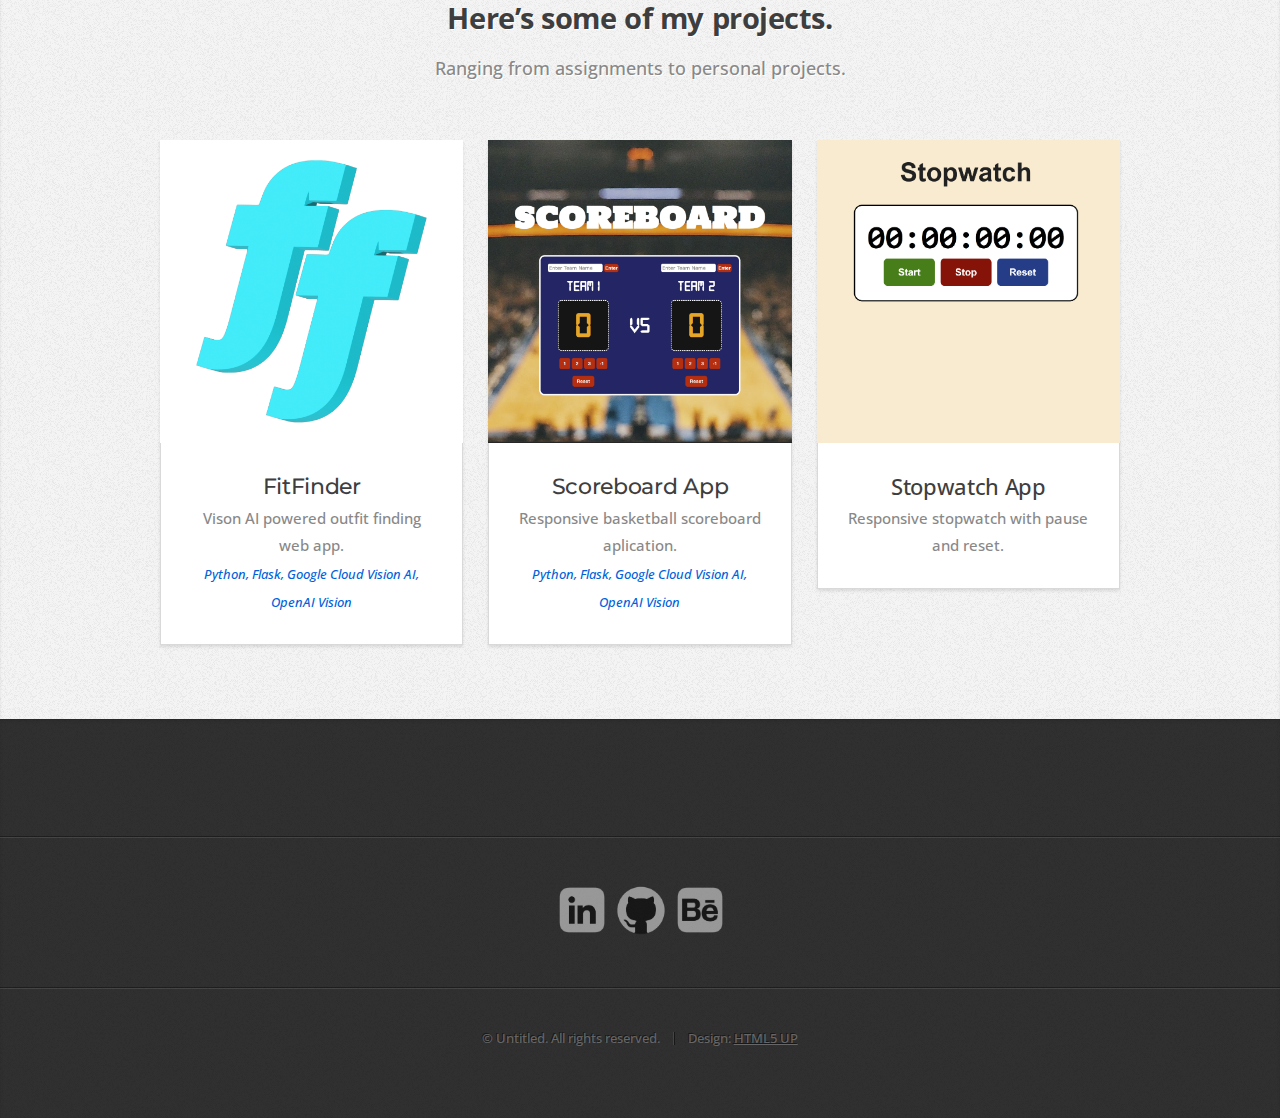
==== commit 19eae18b: "Merge branch 'main' of https://github.com/antoineedwards/landing" ====
--- a/html5up-miniport/index.html
+++ b/html5up-miniport/index.html
@@ -71,7 +71,7 @@
 							<section class="box style1">
 								<img class="new-images" src = "images/WEBSITE-ASSETS-02.png">								
 								<h3>Career</h3>
-								<p>I am building a career in Cloud Computing and Telecommunications.</p>
+								<p>I am building a career in Cloud Engineering.</p>
 							</section>
 						</div>
 						<div class="col-4 col-6-medium col-12-small">
@@ -114,10 +114,9 @@
 						</div>
 						<div class="col-4 col-6-medium col-12-small">
 							<article class="box style2">
-								<a href="https://github.com/antoineedwards/Pantry-Tracker" class="image featured"><img src="images/pantry-tracker.png" alt="Antoine Edwards" /></a>
-								<h3 class="project-title"><a href="#">Pantry and Inventory Tracker</a></h3>
-								<p>Web application to track, add and update inventory items. </p>
-								<i class="app-desc">Next.js, React, Material UI, Firebase</i>
+								<a href="#" class="image featured"><img src="images/stopwatch-thumbnail.png" alt="Antoine Edwards" /></a>
+								<h3><a href="#">Stopwatch App</a></h3>
+								<p>Responsive stopwatch with pause and reset.</p>
 							</article>
 							<!--
 						</div>
